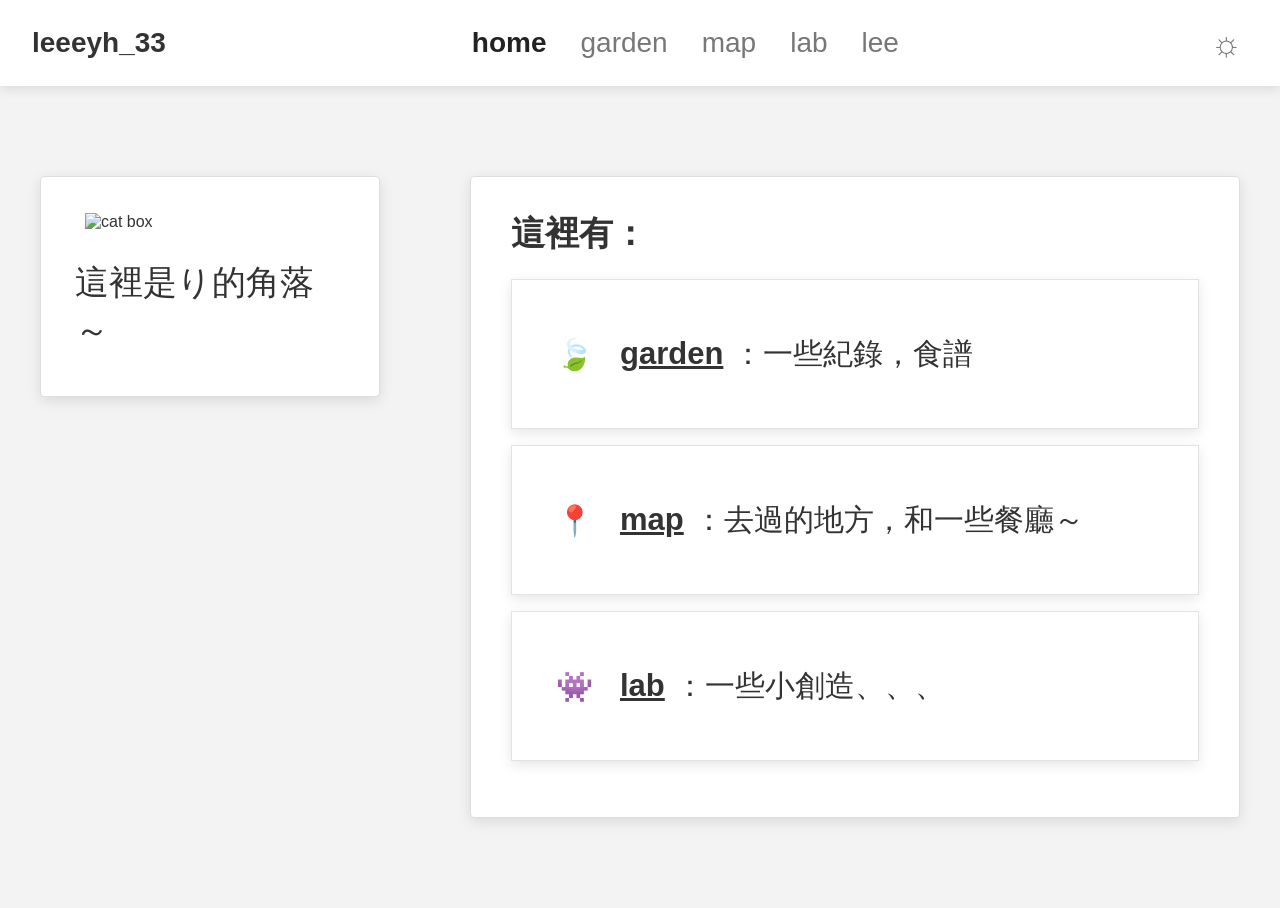
==== index.html @ f36260c2 "first prototype" ====
<!DOCTYPE html>
<html lang="zh-Hant">
<head>
  <meta charset="UTF-8" />
  <meta name="viewport" content="width=device-width, initial-scale=1.0" />
  <title>leeeyh_33</title>
  <link rel="stylesheet" href="style.css" />
</head>
<body>
  <header class="navbar">
    <div class="brand">leeeyh_33</div>

    <nav class="nav-links">
      <a class="active" href="#">home</a>
      <a href="#">garden</a>
      <a href="#">map</a>
      <a href="#">lab</a>
      <a href="#">lee</a>
    </nav>

    <button class="theme-btn" aria-label="theme toggle">☼</button>
  </header>

  <main class="container">
    <section class="left-card card">
      <img src="cat.png" alt="cat box" class="cat-image" />
      <p class="left-text">這裡是り的角落～</p>
    </section>

    <section class="right-panel card">
      <h2>這裡有：</h2>

      <div class="item-card">
        <span class="icon">🍃</span>
        <span class="label">garden</span>
        <span class="desc">：一些紀錄，食譜</span>
      </div>

      <div class="item-card">
        <span class="icon">📍</span>
        <span class="label">map</span>
        <span class="desc">：去過的地方，和一些餐廳～</span>
      </div>

      <div class="item-card">
        <span class="icon">👾</span>
        <span class="label">lab</span>
        <span class="desc">：一些小創造、、、</span>
      </div>
    </section>
  </main>

  <script src="script.js"></script>
</body>
</html>
---- style.css ----
* {
  box-sizing: border-box;
}

body {
  margin: 0;
  font-family: "Helvetica Neue", Arial, sans-serif;
  background: #f3f3f3;
  color: #333;
}

.navbar {
  height: 86px;
  background: #ffffff;
  display: flex;
  align-items: center;
  justify-content: space-between;
  padding: 0 32px;
  box-shadow: 0 2px 12px rgba(0, 0, 0, 0.12);
}

.brand {
  font-size: 28px;
  font-weight: 600;
}

.nav-links {
  display: flex;
  gap: 34px;
}

.nav-links a {
  text-decoration: none;
  color: #777;
  font-size: 28px;
  font-weight: 500;
}

.nav-links a.active {
  color: #222;
  font-weight: 700;
}

.theme-btn {
  border: none;
  background: transparent;
  font-size: 34px;
  cursor: pointer;
  color: #777;
}

.container {
  max-width: 1500px;
  margin: 90px auto;
  padding: 0 40px;
  display: grid;
  grid-template-columns: 340px 1fr;
  gap: 90px;
  align-items: start;
}

.card {
  background: #fff;
  border: 1px solid #ddd;
  box-shadow: 0 4px 14px rgba(0, 0, 0, 0.10);
  border-radius: 4px;
}

.left-card {
  padding: 36px 34px 42px;
}

.cat-image {
  width: 100%;
  max-width: 250px;
  display: block;
  margin: 0 auto 28px;
}

.left-text {
  font-size: 34px;
  line-height: 1.4;
  margin: 0;
}

.right-panel {
  padding: 34px 40px 40px;
}

.right-panel h2 {
  margin: 0 0 22px;
  font-size: 34px;
}

.item-card {
  min-height: 150px;
  background: #fff;
  border: 1px solid #e3e3e3;
  box-shadow: 0 4px 12px rgba(0, 0, 0, 0.10);
  margin-bottom: 16px;
  display: flex;
  align-items: center;
  padding: 0 34px;
  font-size: 30px;
}

.icon {
  width: 56px;
  text-align: center;
  margin-right: 18px;
}

.label {
  font-size: 31px;
  font-weight: 600;
  text-decoration: underline;
  margin-right: 10px;
}

.desc {
  font-size: 30px;
}

@media (max-width: 1000px) {
  .container {
    grid-template-columns: 1fr;
    gap: 28px;
  }

  .nav-links {
    gap: 18px;
  }

  .nav-links a,
  .brand {
    font-size: 20px;
  }

  .theme-btn {
    font-size: 24px;
  }

  .left-text,
  .right-panel h2,
  .item-card,
  .label,
  .desc {
    font-size: 22px;
  }
}
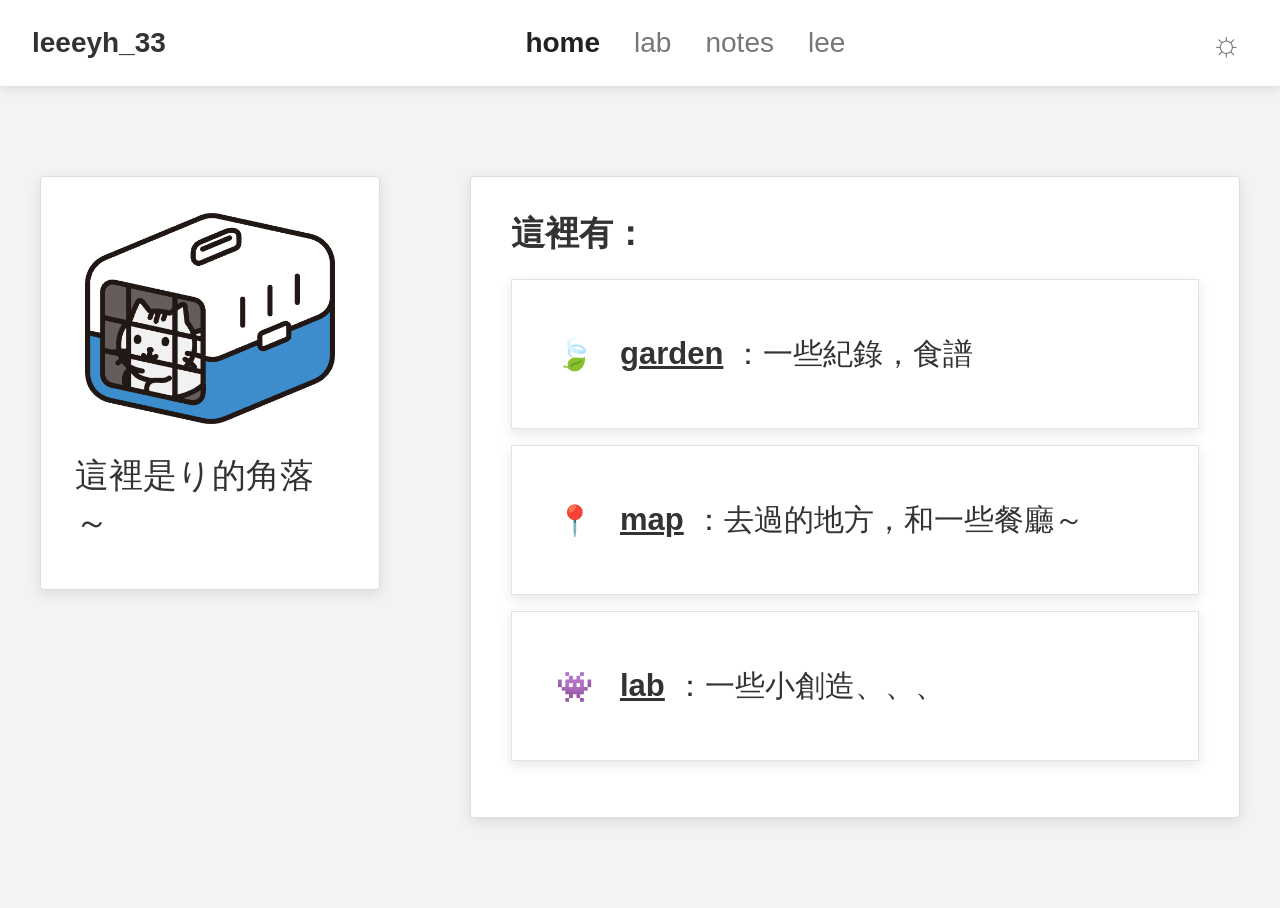
==== commit 697891c4: "test local dev" ====
--- a/index.html
+++ b/index.html
@@ -12,9 +12,8 @@
 
     <nav class="nav-links">
       <a class="active" href="#">home</a>
-      <a href="#">garden</a>
-      <a href="#">map</a>
       <a href="#">lab</a>
+      <a href="#">notes</a>
       <a href="#">lee</a>
     </nav>
 
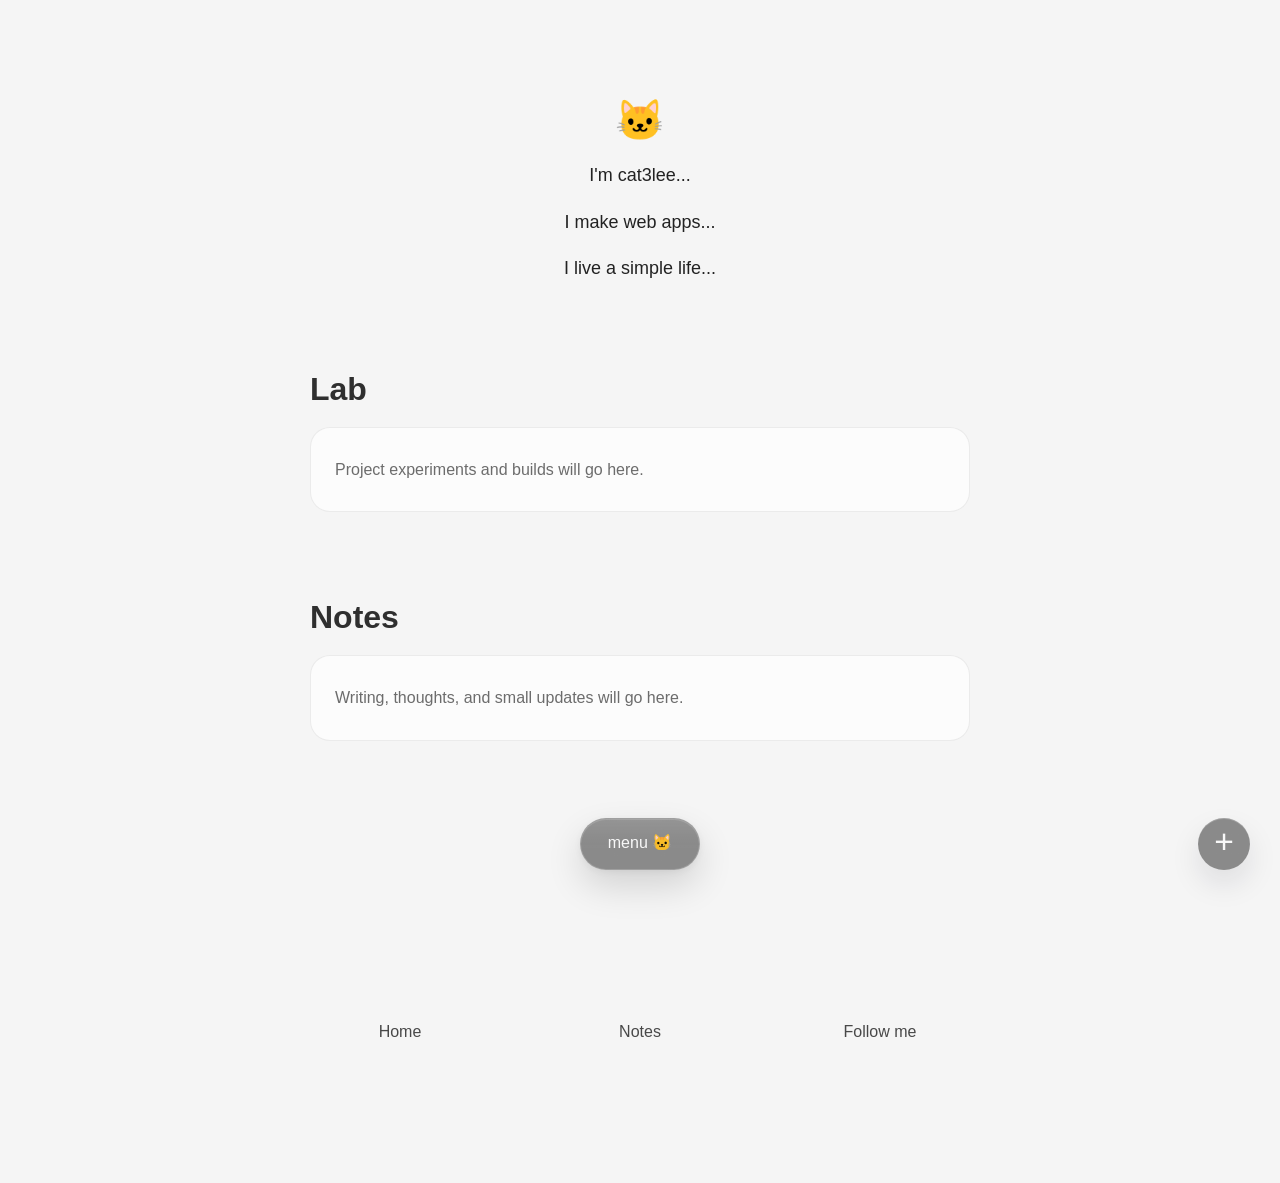
==== commit e2d268bb: "完成了主頁搭建，menu bar基本動畫和功能，語言輪盤，還有notes和lab的新頁面" ====
--- a/index.html
+++ b/index.html
@@ -1,54 +1,105 @@
 <!DOCTYPE html>
-<html lang="zh-Hant">
+<html lang="en">
 <head>
-  <meta charset="UTF-8" />
-  <meta name="viewport" content="width=device-width, initial-scale=1.0" />
-  <title>leeeyh_33</title>
-  <link rel="stylesheet" href="style.css" />
+  <meta charset="UTF-8">
+  <meta name="viewport" content="width=device-width, initial-scale=1.0">
+  <title>cat3lee</title>
+  <link rel="stylesheet" href="style.css">
 </head>
 <body>
-  <header class="navbar">
-    <div class="brand">leeeyh_33</div>
+  <!-- 頁面主內容 -->
+  <main class="main-content">
+    <!-- logo 區塊 -->
+    <section class="intro-section" id="home" aria-label="Introduction">
+      <div class="logo" aria-hidden="true">🐱</div>
 
-    <nav class="nav-links">
-      <a class="active" href="#">home</a>
-      <a href="#">lab</a>
-      <a href="#">notes</a>
-      <a href="#">lee</a>
-    </nav>
-
-    <button class="theme-btn" aria-label="theme toggle">☼</button>
-  </header>
-
-  <main class="container">
-    <section class="left-card card">
-      <img src="cat.png" alt="cat box" class="cat-image" />
-      <p class="left-text">這裡是り的角落～</p>
+      <!-- 自我介紹文字 -->
+      <div class="intro-text">
+        <p>I'm cat3lee...</p>
+        <p>I make web apps...</p>
+        <p>I live a simple life...</p>
+      </div>
     </section>
 
-    <section class="right-panel card">
-      <h2>這裡有：</h2>
+    <!-- Lab 區塊 -->
+    <section class="content-section" id="lab" aria-labelledby="lab-title">
+      <h2 class="section-title" id="lab-title">Lab</h2>
+      <div class="section-placeholder">Project experiments and builds will go here.</div>
+    </section>
 
-      <div class="item-card">
-        <span class="icon">🍃</span>
-        <span class="label">garden</span>
-        <span class="desc">：一些紀錄，食譜</span>
-      </div>
-
-      <div class="item-card">
-        <span class="icon">📍</span>
-        <span class="label">map</span>
-        <span class="desc">：去過的地方，和一些餐廳～</span>
-      </div>
-
-      <div class="item-card">
-        <span class="icon">👾</span>
-        <span class="label">lab</span>
-        <span class="desc">：一些小創造、、、</span>
-      </div>
+    <!-- Notes 區塊 -->
+    <section class="content-section" id="notes" aria-labelledby="notes-title">
+      <h2 class="section-title" id="notes-title">Notes</h2>
+      <div class="section-placeholder">Writing, thoughts, and small updates will go here.</div>
     </section>
   </main>
 
+  <!-- 主頁面 footer -->
+  <footer class="site-footer" id="contact" aria-label="Footer navigation">
+    <div class="footer-inner">
+      <a href="index.html" class="footer-link">Home</a>
+      <a href="notes.html" class="footer-link">Notes</a>
+      <a href="#contact" class="footer-link">Follow me</a>
+    </div>
+  </footer>
+
+  <!-- 固定在底部中央的膠囊 menu -->
+  <div
+    class="pill-menu"
+    aria-expanded="false"
+    aria-label="Site menu"
+  >
+    <!-- 永遠看得到的 header -->
+    <button
+      class="pill-menu-header"
+      type="button"
+      aria-expanded="false"
+      aria-controls="pill-menu-content"
+    >
+      <span class="pill-menu-label">menu 🐱</span>
+    </button>
+
+    <!-- 展開後才看得到的內容 -->
+    <div
+      id="pill-menu-content"
+      class="pill-menu-content"
+    >
+      <nav class="pill-menu-list" aria-label="Main navigation">
+        <a href="#home" class="pill-menu-item">🏠 home</a>
+        <a href="labs.html" class="pill-menu-item">👾 lab</a>
+        <a href="notes.html" class="pill-menu-item">🍃 notes</a>
+        <a href="#contact" class="pill-menu-item">🤠 contact me</a>
+      </nav>
+    </div>
+  </div>
+
+  <!-- 右側語言切換圓盤 -->
+  <div
+    class="language-dial"
+    aria-expanded="false"
+    aria-label="Language switcher"
+  >
+    <button
+      class="language-dial-trigger"
+      type="button"
+      aria-expanded="false"
+      aria-controls="language-dial-options"
+      aria-label="Open language options"
+    >
+      <span class="language-dial-plus" aria-hidden="true">+</span>
+    </button>
+
+    <div
+      id="language-dial-options"
+      class="language-dial-options"
+    >
+      <button class="language-option" type="button">EN</button>
+      <button class="language-option" type="button">中</button>
+      <button class="language-option" type="button">JP</button>
+    </div>
+  </div>
+
+  <!-- JavaScript 放在 body 最後 -->
   <script src="script.js"></script>
 </body>
-</html>+</html>
--- a/style.css
+++ b/style.css
@@ -1,150 +1,844 @@
-* {
+/* =========================
+   1. 全局基礎設定
+   ========================= */
+
+:root {
+  /* 外層膠囊 / 面板整體展開速度 */
+  --menu-panel-expand-duration: 0.24s;
+
+  /* 外層膠囊 / 面板回彈動畫時間 */
+  --menu-open-bounce-duration: 0.34s;
+
+  /* 收起後膠囊回彈動畫時間 */
+  --menu-close-bounce-duration: 0.20s;
+
+  /* 整體展開動畫的節奏 */
+  --menu-motion-ease: cubic-bezier(0.22, 1, 0.36, 1);
+
+  /* 內容要延遲多久才開始出現 */
+  --menu-content-show-delay: 0.12s;
+
+  /* 內容淡入淡出的時間 */
+  --menu-content-fade-duration: 0.08s;
+
+  /* 收起時先讓文字消失，再開始收面板的等待時間 */
+  --menu-close-delay: 0.06s;
+
+  /* 收合時膠囊寬度 */
+  --pill-width: 120px;
+
+  /* 收合時膠囊高度 */
+  --pill-height: 52px;
+
+  /* 展開後面板寬度 */
+  --panel-width: 230px;
+
+  /* 展開後面板高度 */
+  --panel-height: 260px;
+
+  /* 收合時膠囊圓角 */
+  --pill-radius: 26px;
+
+  /* 展開後面板圓角 */
+  --panel-radius: 26px;
+
+  /* 高級霧面玻璃主表面 */
+  --glass-surface: rgba(88, 88, 88, 0.68);
+
+  /* 深一點的霧面玻璃表面 */
+  --glass-surface-strong: rgba(74, 74, 74, 0.76);
+
+  /* 次級玻璃表面 */
+  --glass-surface-subtle: rgba(66, 66, 66, 0.58);
+
+  /* 低對比玻璃邊框 */
+  --glass-border: rgba(255, 255, 255, 0.18);
+
+  /* 柔和玻璃陰影 */
+  --glass-shadow:
+    0 16px 36px rgba(0, 0, 0, 0.14),
+    0 2px 10px rgba(0, 0, 0, 0.06);
+
+  /* 輕微內部高光 */
+  --glass-inner-highlight: inset 0 1px 0 rgba(255, 255, 255, 0.14);
+
+  /* 玻璃文字顏色 */
+  --glass-text: rgba(255, 255, 255, 0.94);
+}
+
+*,
+*::before,
+*::after {
   box-sizing: border-box;
+}
+
+html {
+  font-size: 16px;
+  scroll-behavior: smooth;
 }
 
 body {
   margin: 0;
-  font-family: "Helvetica Neue", Arial, sans-serif;
-  background: #f3f3f3;
-  color: #333;
-}
-
-.navbar {
-  height: 86px;
-  background: #ffffff;
+  min-height: 100vh;
+  font-family: sans-serif;
+  background: #f5f5f5;
+  color: #222;
+}
+
+button,
+a {
+  font: inherit;
+}
+
+button {
+  color: inherit;
+}
+
+
+/* =========================
+   2. 主內容區
+   ========================= */
+
+.main-content {
+  max-width: 700px;
+  margin: 0 auto;
+  padding: 100px 20px 160px;
+  text-align: center;
+}
+
+.intro-section {
+  display: flex;
+  flex-direction: column;
+  align-items: center;
+}
+
+.logo {
+  font-size: 40px;
+  line-height: 1;
+  margin-bottom: 20px;
+}
+
+.intro-text {
+  width: 100%;
+}
+
+.intro-text p {
+  margin: 0 0 16px;
+  font-size: 1.125rem;
+  line-height: 1.7;
+}
+
+.intro-text p:last-child {
+  margin-bottom: 0;
+}
+
+.content-section {
+  margin-top: 88px;
+  text-align: left;
+}
+
+.section-title {
+  margin: 0 0 20px;
+  font-size: 2rem;
+  line-height: 1.1;
+  color: rgba(34, 34, 34, 0.94);
+}
+
+.section-placeholder {
+  padding: 28px 24px;
+  border: 1px solid rgba(34, 34, 34, 0.08);
+  border-radius: 20px;
+  background: rgba(255, 255, 255, 0.72);
+  color: rgba(34, 34, 34, 0.66);
+  line-height: 1.7;
+}
+
+.page-main {
+  max-width: 760px;
+  margin: 0 auto;
+  padding: 120px 20px 180px;
+}
+
+.page-hero {
+  text-align: left;
+}
+
+.page-eyebrow {
+  margin: 0 0 12px;
+  font-size: 0.95rem;
+  letter-spacing: 0.08em;
+  text-transform: uppercase;
+  color: rgba(34, 34, 34, 0.5);
+}
+
+.page-title {
+  margin: 0;
+  font-size: clamp(3rem, 8vw, 5rem);
+  line-height: 0.96;
+  color: rgba(34, 34, 34, 0.94);
+}
+
+.page-subtitle {
+  max-width: 520px;
+  margin: 18px 0 0;
+  font-size: 1.05rem;
+  line-height: 1.7;
+  color: rgba(34, 34, 34, 0.62);
+}
+
+.sr-only {
+  position: absolute;
+  width: 1px;
+  height: 1px;
+  padding: 0;
+  margin: -1px;
+  overflow: hidden;
+  clip: rect(0, 0, 0, 0);
+  white-space: nowrap;
+  border: 0;
+}
+
+.notes-page {
+  max-width: 980px;
+  margin: 0 auto;
+  padding: 40px 56px 180px;
+}
+
+.notes-header {
   display: flex;
   align-items: center;
   justify-content: space-between;
-  padding: 0 32px;
-  box-shadow: 0 2px 12px rgba(0, 0, 0, 0.12);
-}
-
-.brand {
-  font-size: 28px;
-  font-weight: 600;
-}
-
-.nav-links {
+  gap: 24px;
+}
+
+.notes-brand {
   display: flex;
-  gap: 34px;
-}
-
-.nav-links a {
-  text-decoration: none;
-  color: #777;
-  font-size: 28px;
-  font-weight: 500;
-}
-
-.nav-links a.active {
-  color: #222;
-  font-weight: 700;
-}
-
-.theme-btn {
+  align-items: center;
+  gap: 14px;
+}
+
+.notes-brand-mark {
+  font-size: 1.9rem;
+  line-height: 1;
+}
+
+.notes-brand-name {
+  font-size: 1rem;
+  line-height: 1;
+  color: rgba(34, 34, 34, 0.94);
+}
+
+.notes-header-actions {
+  display: flex;
+  align-items: center;
+  gap: 12px;
+}
+
+.notes-icon-button {
   border: none;
   background: transparent;
-  font-size: 34px;
-  cursor: pointer;
-  color: #777;
-}
-
-.container {
-  max-width: 1500px;
-  margin: 90px auto;
-  padding: 0 40px;
+  padding: 0;
+  font-size: 1.35rem;
+  line-height: 1;
+  color: rgba(34, 34, 34, 0.88);
+}
+
+.notes-tabs {
+  display: flex;
+  align-items: flex-end;
+  gap: 24px;
+  margin-top: 40px;
+  padding-bottom: 8px;
+  border-bottom: 2px solid rgba(34, 34, 34, 0.08);
+}
+
+.notes-tab {
+  border: none;
+  background: transparent;
+  padding: 0 0 8px;
+  font-size: 0.9rem;
+  line-height: 1;
+  color: rgba(75, 88, 98, 0.68);
+}
+
+.notes-tab.active {
+  color: rgba(34, 34, 34, 0.94);
+  box-shadow: inset 0 -3px 0 rgba(34, 34, 34, 0.9);
+}
+
+.notes-grid {
   display: grid;
-  grid-template-columns: 340px 1fr;
-  gap: 90px;
-  align-items: start;
-}
-
-.card {
-  background: #fff;
-  border: 1px solid #ddd;
-  box-shadow: 0 4px 14px rgba(0, 0, 0, 0.10);
-  border-radius: 4px;
-}
-
-.left-card {
-  padding: 36px 34px 42px;
-}
-
-.cat-image {
-  width: 100%;
-  max-width: 250px;
-  display: block;
-  margin: 0 auto 28px;
-}
-
-.left-text {
-  font-size: 34px;
-  line-height: 1.4;
-  margin: 0;
-}
-
-.right-panel {
-  padding: 34px 40px 40px;
-}
-
-.right-panel h2 {
-  margin: 0 0 22px;
-  font-size: 34px;
-}
-
-.item-card {
-  min-height: 150px;
-  background: #fff;
-  border: 1px solid #e3e3e3;
-  box-shadow: 0 4px 12px rgba(0, 0, 0, 0.10);
-  margin-bottom: 16px;
+  grid-template-columns: repeat(3, minmax(0, 1fr));
+  gap: 44px 26px;
+  margin-top: 44px;
+}
+
+.note-card {
+  min-width: 0;
+}
+
+.note-card-preview {
   display: flex;
   align-items: center;
-  padding: 0 34px;
-  font-size: 30px;
-}
-
-.icon {
-  width: 56px;
+  justify-content: center;
+  min-height: 172px;
+  padding: 20px;
+  border-radius: 24px;
+  background: rgba(231, 240, 251, 0.92);
+}
+
+.note-paper {
+  width: 114px;
+  aspect-ratio: 3 / 4;
+  height: auto;
+  border-radius: 6px;
+  background: #fff;
+  box-shadow:
+    0 10px 22px rgba(15, 23, 42, 0.10),
+    0 2px 8px rgba(15, 23, 42, 0.06);
+}
+
+.note-paper-image {
+  display: block;
+  width: 100%;
+  height: 100%;
+  object-fit: cover;
+  border-radius: 6px;
+}
+
+.note-paper-text {
+  background:
+    linear-gradient(#ffffff, #ffffff),
+    repeating-linear-gradient(
+      to bottom,
+      transparent 0,
+      transparent 16px,
+      rgba(90, 90, 90, 0.08) 16px,
+      rgba(90, 90, 90, 0.08) 18px
+    );
+  background-blend-mode: normal;
+}
+
+.note-paper-thin {
+  width: 114px;
+}
+
+.note-card-title {
+  margin: 16px 0 6px;
+  font-size: clamp(0.98rem, 1.3vw, 1.15rem);
+  line-height: 1.2;
+  color: rgba(34, 34, 34, 0.94);
+}
+
+.note-card-meta {
+  margin: 0;
+  font-size: 0.74rem;
+  line-height: 1.4;
+  color: rgba(98, 106, 116, 0.76);
+}
+
+
+/* =========================
+   3. 主頁面 Footer
+   ========================= */
+
+.site-footer {
+  margin-top: 80px;
+  padding: 40px 20px 140px;
+}
+
+.footer-inner {
+  max-width: 700px;
+  margin: 0 auto;
+  display: grid;
+  grid-template-columns: repeat(3, 1fr);
+  gap: 20px;
+  align-items: center;
   text-align: center;
-  margin-right: 18px;
-}
-
-.label {
-  font-size: 31px;
-  font-weight: 600;
-  text-decoration: underline;
-  margin-right: 10px;
-}
-
-.desc {
-  font-size: 30px;
-}
-
-@media (max-width: 1000px) {
-  .container {
+}
+
+.footer-link {
+  color: rgba(34, 34, 34, 0.82);
+  text-decoration: none;
+  font-size: 1rem;
+  line-height: 1.4;
+  transition: opacity 0.18s ease;
+}
+
+.footer-link:hover {
+  opacity: 0.6;
+}
+
+
+/* =========================
+   4. 底部膠囊 Menu
+   ========================= */
+
+.pill-menu {
+  --panel-side-gap: 10px;
+  --panel-content-side-padding: 20px;
+  --header-open-radius: 28px;
+  --pill-glass-border: var(--glass-border);
+  --pill-glass-shadow: var(--glass-shadow), var(--glass-inner-highlight);
+
+  position: fixed;
+  left: 50%;
+  bottom: 30px;
+  transform: translateX(-50%);
+  display: flex;
+  flex-direction: column-reverse;
+
+  width: var(--pill-width);
+  height: var(--pill-height);
+  background: var(--glass-surface);
+  color: var(--glass-text);
+  border: 1px solid var(--pill-glass-border);
+  border-radius: var(--pill-radius);
+  backdrop-filter: blur(16px) saturate(120%);
+  -webkit-backdrop-filter: blur(16px) saturate(120%);
+  box-shadow: var(--pill-glass-shadow);
+  overflow: hidden;
+  transform-origin: center bottom;
+  will-change: transform;
+
+  z-index: 1000;
+  transition:
+    width var(--menu-panel-expand-duration) var(--menu-motion-ease),
+    height var(--menu-panel-expand-duration) var(--menu-motion-ease),
+    border-radius var(--menu-panel-expand-duration) var(--menu-motion-ease),
+    border-color var(--menu-panel-expand-duration) var(--menu-motion-ease),
+    box-shadow var(--menu-panel-expand-duration) var(--menu-motion-ease),
+    background-color var(--menu-panel-expand-duration) var(--menu-motion-ease);
+}
+
+.pill-menu.open {
+  width: min(var(--panel-width), calc(100vw - 50px));
+  height: var(--panel-height);
+  background: var(--glass-surface-strong);
+  color: var(--glass-text);
+  border-color: var(--glass-border);
+  border-radius: var(--panel-radius);
+  box-shadow:
+    0 20px 48px rgba(15, 23, 42, 0.12),
+    0 6px 18px rgba(15, 23, 42, 0.06),
+    inset 0 1px 0 rgba(255, 255, 255, 0.24);
+  animation: menu-open-bounce var(--menu-open-bounce-duration) var(--menu-motion-ease);
+}
+
+.pill-menu.closing {
+  animation:
+    menu-close-bounce
+    var(--menu-close-bounce-duration)
+    var(--menu-motion-ease)
+    calc(var(--menu-close-delay) + var(--menu-panel-expand-duration));
+}
+
+.pill-menu::before {
+  content: "";
+  position: absolute;
+  inset: 0;
+  background:
+    linear-gradient(
+      180deg,
+      rgba(255, 255, 255, 0.16) 0%,
+      rgba(255, 255, 255, 0.08) 24%,
+      rgba(255, 255, 255, 0.02) 42%,
+      rgba(255, 255, 255, 0) 64%
+    );
+  pointer-events: none;
+  opacity: 0.56;
+  transition: opacity var(--menu-panel-expand-duration) var(--menu-motion-ease);
+}
+
+.pill-menu.open::before {
+  opacity: 0.8;
+}
+
+.pill-menu-header {
+  flex-shrink: 0;
+  width: 100%;
+  height: var(--pill-height);
+  padding: 0 20px;
+  border: none;
+  margin: 0;
+  background: transparent;
+  border-radius: var(--pill-radius);
+  cursor: pointer;
+
+  display: flex;
+  align-items: center;
+  justify-content: center;
+  transform: translateY(0);
+  transition:
+    background-color var(--menu-panel-expand-duration) var(--menu-motion-ease),
+    border-color var(--menu-panel-expand-duration) var(--menu-motion-ease),
+    border-radius var(--menu-panel-expand-duration) var(--menu-motion-ease),
+    width var(--menu-panel-expand-duration) var(--menu-motion-ease),
+    margin var(--menu-panel-expand-duration) var(--menu-motion-ease),
+    transform var(--menu-panel-expand-duration) var(--menu-motion-ease),
+    box-shadow var(--menu-panel-expand-duration) var(--menu-motion-ease);
+}
+
+.pill-menu.open .pill-menu-header {
+  width: calc(100% - (var(--panel-side-gap) * 2));
+  margin: 0 var(--panel-side-gap) var(--panel-side-gap);
+  background: var(--glass-surface-subtle);
+  border: 1px solid var(--pill-glass-border);
+  border-radius: var(--header-open-radius);
+  backdrop-filter: blur(14px) saturate(115%);
+  -webkit-backdrop-filter: blur(14px) saturate(115%);
+  transform: translateY(2px);
+  box-shadow:
+    0 8px 20px rgba(15, 23, 42, 0.08),
+    inset 0 1px 0 rgba(255, 255, 255, 0.18);
+}
+
+.pill-menu-header:focus-visible {
+  outline: 3px solid rgba(160, 174, 192, 0.28);
+  outline-offset: -6px;
+}
+
+.pill-menu-label {
+  font-size: 1rem;
+  line-height: 1;
+}
+
+.pill-menu-content {
+  flex: 1;
+  height: calc(100% - var(--pill-height));
+  padding: 24px 24px 28px;
+  opacity: 0;
+  visibility: hidden;
+  transform: translateY(0);
+  pointer-events: none;
+  transition:
+    opacity var(--menu-content-fade-duration) linear 0s,
+    transform var(--menu-content-fade-duration) linear 0s,
+    visibility 0s linear var(--menu-content-fade-duration);
+}
+
+.pill-menu.open .pill-menu-content {
+  opacity: 1;
+  visibility: visible;
+  transform: translateY(0);
+  pointer-events: auto;
+  transition:
+    opacity var(--menu-content-fade-duration) linear var(--menu-content-show-delay),
+    transform var(--menu-content-fade-duration) linear var(--menu-content-show-delay),
+    visibility 0s linear 0s;
+}
+
+.pill-menu.closing .pill-menu-content {
+  opacity: 0;
+  visibility: hidden;
+  pointer-events: none;
+  transition:
+    opacity var(--menu-content-fade-duration) linear 0s,
+    visibility 0s linear var(--menu-content-fade-duration);
+}
+
+.pill-menu-list {
+  display: flex;
+  flex-direction: column;
+  justify-content: space-between;
+  height: 100%;
+}
+
+.pill-menu-item {
+  display: block;
+  padding: 0;
+  color: rgba(255, 255, 255, 0.96);
+  text-decoration: none;
+  opacity: 0.88;
+  line-height: 1.2;
+}
+
+.pill-menu-item:hover {
+  opacity: 1;
+}
+
+.pill-menu-item:last-child {
+  border-bottom: none;
+}
+
+@keyframes menu-open-bounce {
+  0% {
+    transform: translateX(-50%) scale(0.96);
+  }
+
+  62% {
+    transform: translateX(-50%) scale(1.02);
+  }
+
+  100% {
+    transform: translateX(-50%) scale(1);
+  }
+}
+
+@keyframes menu-close-bounce {
+  0% {
+    transform: translateX(-50%) scale(1);
+  }
+
+  60% {
+    transform: translateX(-50%) scale(0.975);
+  }
+
+  100% {
+    transform: translateX(-50%) scale(1);
+  }
+}
+
+/* =========================
+   5. 右側語言圓盤
+   ========================= */
+
+.language-dial {
+  --dial-size: 52px;
+  --dial-option-size: 42px;
+  --dial-bg: var(--glass-surface);
+  --dial-bg-hover: var(--glass-surface-strong);
+  --dial-option-bg: var(--glass-surface-subtle);
+  --dial-option-border: var(--glass-border);
+
+  position: fixed;
+  right: 30px;
+  bottom: 30px;
+  z-index: 1001;
+}
+
+.language-dial-trigger {
+  position: relative;
+  z-index: 2;
+  width: var(--dial-size);
+  height: var(--dial-size);
+  border: none;
+  border-radius: 50%;
+  background: var(--dial-bg);
+  color: var(--glass-text);
+  box-shadow:
+    0 14px 30px rgba(15, 23, 42, 0.10),
+    inset 0 1px 0 rgba(255, 255, 255, 0.2);
+  backdrop-filter: blur(16px) saturate(118%);
+  -webkit-backdrop-filter: blur(16px) saturate(118%);
+  cursor: pointer;
+  transition:
+    transform 0.22s var(--menu-motion-ease),
+    background-color 0.22s var(--menu-motion-ease),
+    box-shadow 0.22s var(--menu-motion-ease);
+}
+
+.language-dial-trigger:hover {
+  background: var(--dial-bg-hover);
+}
+
+.language-dial-trigger:focus-visible {
+  outline: 3px solid rgba(160, 174, 192, 0.28);
+  outline-offset: 4px;
+}
+
+.language-dial.open .language-dial-trigger {
+  transform: rotate(45deg) scale(0.96);
+}
+
+.language-dial-plus {
+  display: inline-block;
+  font-size: 2.1rem;
+  line-height: 1;
+  transform: translateY(-2px);
+}
+
+.language-dial-options {
+  position: absolute;
+  inset: 0;
+  pointer-events: none;
+}
+
+.language-option {
+  position: absolute;
+  top: 5px;
+  left: 5px;
+  width: var(--dial-option-size);
+  height: var(--dial-option-size);
+  border: 1px solid var(--dial-option-border);
+  border-radius: 50%;
+  background: var(--dial-option-bg);
+  color: var(--glass-text);
+  backdrop-filter: blur(14px) saturate(115%);
+  -webkit-backdrop-filter: blur(14px) saturate(115%);
+  box-shadow:
+    0 10px 24px rgba(15, 23, 42, 0.10),
+    inset 0 1px 0 rgba(255, 255, 255, 0.18);
+  cursor: pointer;
+  opacity: 0;
+  transform: translate(0, 0) scale(0.4);
+  transition:
+    transform 0.22s var(--menu-motion-ease),
+    opacity 0.18s linear,
+    background-color 0.18s ease;
+}
+
+.language-option:hover {
+  background: var(--glass-surface-strong);
+}
+
+.language-dial.open .language-dial-options {
+  pointer-events: auto;
+}
+
+.language-dial.open .language-option {
+  opacity: 1;
+}
+
+.language-dial.open .language-option:nth-child(1) {
+  transform: translate(0, -72px) scale(1);
+  transition-delay: 0.02s;
+}
+
+.language-dial.open .language-option:nth-child(2) {
+  transform: translate(-56px, -56px) scale(1);
+  transition-delay: 0.05s;
+}
+
+.language-dial.open .language-option:nth-child(3) {
+  transform: translate(-72px, 0) scale(1);
+  transition-delay: 0.08s;
+}
+
+/* =========================
+   6. 手機版微調
+   ========================= */
+
+@media (max-width: 480px) {
+  .main-content {
+    padding-top: 72px;
+    padding-bottom: 150px;
+  }
+
+  .intro-text p {
+    font-size: 1rem;
+  }
+
+  .content-section {
+    margin-top: 64px;
+  }
+
+  .notes-page {
+    padding: 28px 20px 160px;
+  }
+
+  .notes-header {
+    gap: 16px;
+  }
+
+  .notes-brand {
+    gap: 12px;
+  }
+
+  .notes-brand-mark {
+    font-size: 2rem;
+  }
+
+  .notes-brand-name {
+    font-size: 1rem;
+  }
+
+  .notes-header-actions {
+    gap: 12px;
+  }
+
+  .notes-icon-button {
+    font-size: 1.35rem;
+  }
+
+  .notes-tabs {
+    gap: 22px;
+    margin-top: 44px;
+    overflow-x: auto;
+    padding-bottom: 14px;
+  }
+
+  .notes-tab {
+    font-size: 0.95rem;
+    padding-bottom: 8px;
+    white-space: nowrap;
+  }
+
+  .notes-grid {
     grid-template-columns: 1fr;
-    gap: 28px;
-  }
-
-  .nav-links {
-    gap: 18px;
-  }
-
-  .nav-links a,
-  .brand {
-    font-size: 20px;
-  }
-
-  .theme-btn {
-    font-size: 24px;
-  }
-
-  .left-text,
-  .right-panel h2,
-  .item-card,
-  .label,
-  .desc {
-    font-size: 22px;
-  }
-}+    gap: 52px;
+    margin-top: 56px;
+  }
+
+  .note-card-preview {
+    min-height: 180px;
+    padding: 18px;
+    border-radius: 24px;
+  }
+
+  .note-paper {
+    width: 102px;
+  }
+
+  .note-paper-thin {
+    width: 102px;
+  }
+
+  .note-card-title {
+    margin-top: 14px;
+    font-size: 1.35rem;
+  }
+
+  .note-card-meta {
+    font-size: 0.88rem;
+  }
+
+  .page-main {
+    padding: 88px 20px 160px;
+  }
+
+  .page-title {
+    font-size: 2.65rem;
+  }
+
+  .page-subtitle {
+    font-size: 1rem;
+  }
+
+  .section-title {
+    font-size: 1.65rem;
+  }
+
+  .section-placeholder {
+    padding: 22px 18px;
+  }
+
+  .site-footer {
+    margin-top: 56px;
+    padding: 32px 20px 140px;
+  }
+
+  .footer-inner {
+    grid-template-columns: 1fr;
+    gap: 12px;
+  }
+
+  .pill-menu {
+    width: calc(var(--pill-width) + 22px);
+    bottom: 24px;
+  }
+
+  .pill-menu.open {
+    width: calc(100vw - 24px);
+    height: 244px;
+  }
+
+  .pill-menu-content {
+    padding: 20px 22px 24px;
+  }
+
+  .language-dial {
+    right: 24px;
+    bottom: 24px;
+  }
+}
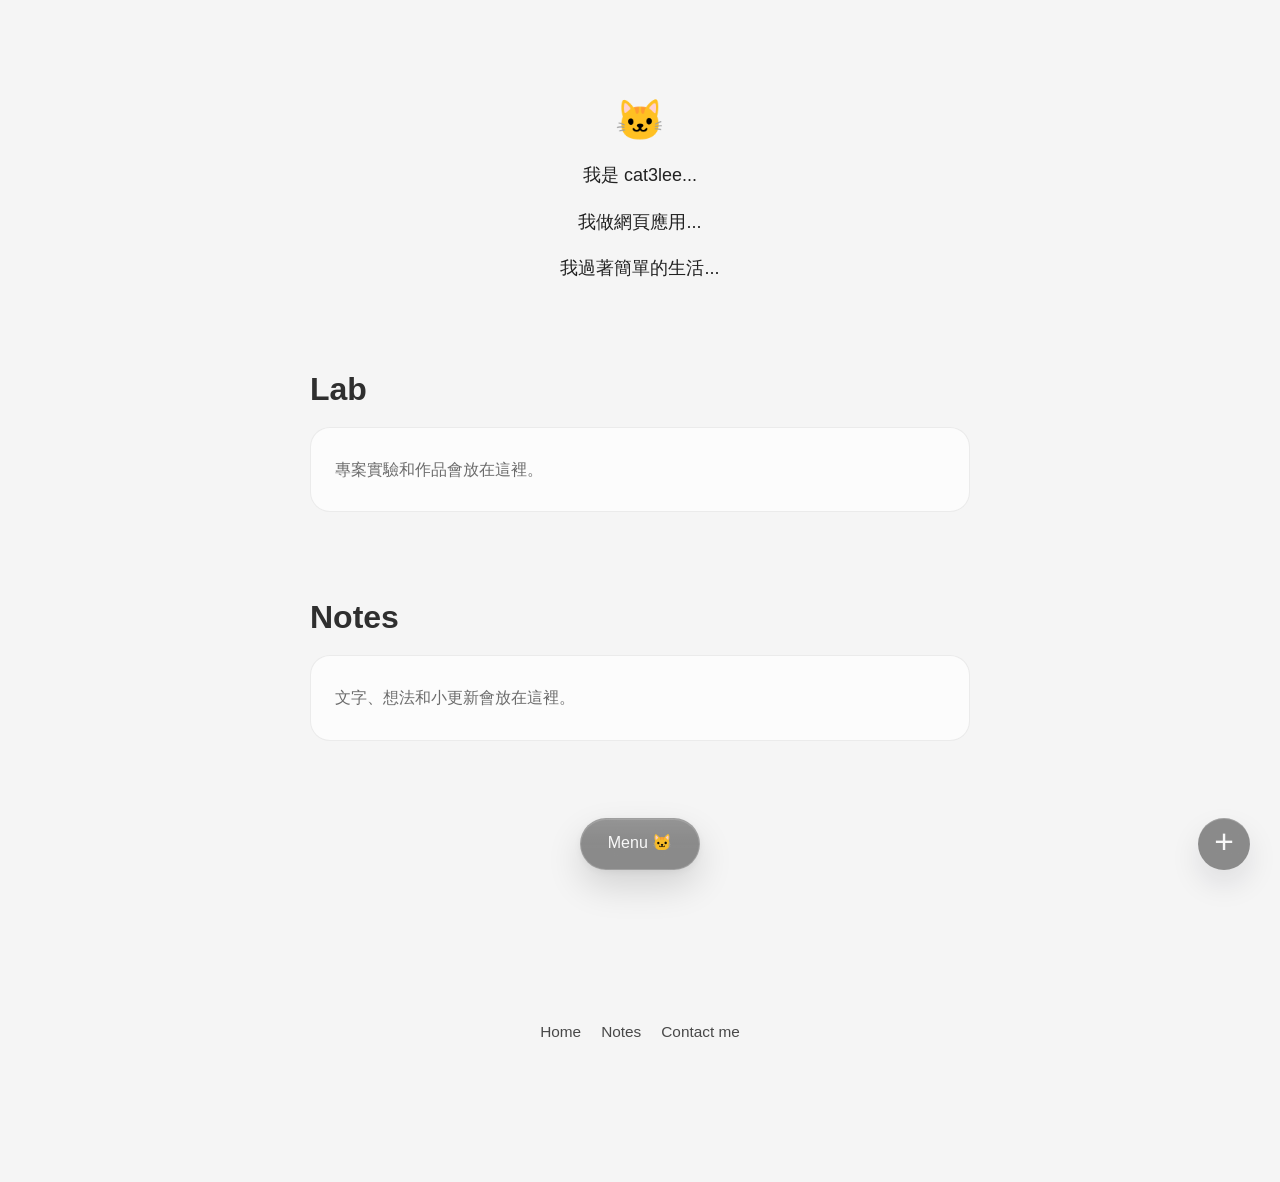
==== commit 8096e510: "完成了notes頁面每個pages使用markdown管理的功能。同時實現了i18n的多語言功能。" ====
--- a/index.html
+++ b/index.html
@@ -1,45 +1,46 @@
 <!DOCTYPE html>
-<html lang="en">
+<html lang="zh-Hant">
 <head>
   <meta charset="UTF-8">
   <meta name="viewport" content="width=device-width, initial-scale=1.0">
-  <title>cat3lee</title>
-  <link rel="stylesheet" href="style.css">
+  <title data-i18n="common.siteTitle">cat3lee</title>
+  <link rel="stylesheet" href="css/base.css">
+  <link rel="stylesheet" href="css/index.css">
 </head>
 <body>
   <!-- 頁面主內容 -->
   <main class="main-content">
     <!-- logo 區塊 -->
-    <section class="intro-section" id="home" aria-label="Introduction">
+    <section class="intro-section" id="home" data-i18n-aria-label="home.intro.label" aria-label="自我介紹">
       <div class="logo" aria-hidden="true">🐱</div>
 
       <!-- 自我介紹文字 -->
       <div class="intro-text">
-        <p>I'm cat3lee...</p>
-        <p>I make web apps...</p>
-        <p>I live a simple life...</p>
+        <p data-i18n="home.intro.line1">我是 cat3lee...</p>
+        <p data-i18n="home.intro.line2">我做網頁應用...</p>
+        <p data-i18n="home.intro.line3">我過著簡單的生活...</p>
       </div>
     </section>
 
     <!-- Lab 區塊 -->
     <section class="content-section" id="lab" aria-labelledby="lab-title">
-      <h2 class="section-title" id="lab-title">Lab</h2>
-      <div class="section-placeholder">Project experiments and builds will go here.</div>
+      <h2 class="section-title" id="lab-title" data-i18n="home.sections.lab.title">實驗室</h2>
+      <div class="section-placeholder" data-i18n="home.sections.lab.placeholder">專案實驗和作品會放在這裡。</div>
     </section>
 
     <!-- Notes 區塊 -->
     <section class="content-section" id="notes" aria-labelledby="notes-title">
-      <h2 class="section-title" id="notes-title">Notes</h2>
-      <div class="section-placeholder">Writing, thoughts, and small updates will go here.</div>
+      <h2 class="section-title" id="notes-title" data-i18n="home.sections.notes.title">筆記</h2>
+      <div class="section-placeholder" data-i18n="home.sections.notes.placeholder">文字、想法和小更新會放在這裡。</div>
     </section>
   </main>
 
   <!-- 主頁面 footer -->
-  <footer class="site-footer" id="contact" aria-label="Footer navigation">
+  <footer class="site-footer" id="contact" data-i18n-aria-label="footer.navigation" aria-label="頁尾導航">
     <div class="footer-inner">
-      <a href="index.html" class="footer-link">Home</a>
-      <a href="notes.html" class="footer-link">Notes</a>
-      <a href="#contact" class="footer-link">Follow me</a>
+      <a href="index.html" class="footer-link" data-i18n="nav.home">首頁</a>
+      <a href="notes.html" class="footer-link" data-i18n="nav.notes">筆記</a>
+      <a href="#contact" class="footer-link" data-i18n="nav.contact">聯絡我</a>
     </div>
   </footer>
 
@@ -47,7 +48,8 @@
   <div
     class="pill-menu"
     aria-expanded="false"
-    aria-label="Site menu"
+    data-i18n-aria-label="menu.siteMenu"
+    aria-label="站點選單"
   >
     <!-- 永遠看得到的 header -->
     <button
@@ -56,7 +58,7 @@
       aria-expanded="false"
       aria-controls="pill-menu-content"
     >
-      <span class="pill-menu-label">menu 🐱</span>
+      <span class="pill-menu-label" data-i18n="menu.label">選單 🐱</span>
     </button>
 
     <!-- 展開後才看得到的內容 -->
@@ -64,11 +66,11 @@
       id="pill-menu-content"
       class="pill-menu-content"
     >
-      <nav class="pill-menu-list" aria-label="Main navigation">
-        <a href="#home" class="pill-menu-item">🏠 home</a>
-        <a href="labs.html" class="pill-menu-item">👾 lab</a>
-        <a href="notes.html" class="pill-menu-item">🍃 notes</a>
-        <a href="#contact" class="pill-menu-item">🤠 contact me</a>
+      <nav class="pill-menu-list" data-i18n-aria-label="menu.mainNavigation" aria-label="主導航">
+        <a href="#home" class="pill-menu-item"><span aria-hidden="true">🏠</span> <span data-i18n="nav.home">首頁</span></a>
+        <a href="lab.html" class="pill-menu-item"><span aria-hidden="true">👾</span> <span data-i18n="nav.lab">實驗室</span></a>
+        <a href="notes.html" class="pill-menu-item"><span aria-hidden="true">🍃</span> <span data-i18n="nav.notes">筆記</span></a>
+        <a href="#contact" class="pill-menu-item"><span aria-hidden="true">🤠</span> <span data-i18n="nav.contact">聯絡我</span></a>
       </nav>
     </div>
   </div>
@@ -77,14 +79,16 @@
   <div
     class="language-dial"
     aria-expanded="false"
-    aria-label="Language switcher"
+    data-i18n-aria-label="language.switcher"
+    aria-label="語言切換"
   >
     <button
       class="language-dial-trigger"
       type="button"
       aria-expanded="false"
       aria-controls="language-dial-options"
-      aria-label="Open language options"
+      data-i18n-aria-label="language.openOptions"
+      aria-label="打開語言選項"
     >
       <span class="language-dial-plus" aria-hidden="true">+</span>
     </button>
@@ -93,13 +97,14 @@
       id="language-dial-options"
       class="language-dial-options"
     >
-      <button class="language-option" type="button">EN</button>
-      <button class="language-option" type="button">中</button>
-      <button class="language-option" type="button">JP</button>
+      <button class="language-option" type="button" data-lang="en" data-i18n="language.options.en">EN</button>
+      <button class="language-option" type="button" data-lang="zh" data-i18n="language.options.zh">中</button>
+      <button class="language-option" type="button" data-lang="ja" data-i18n="language.options.jp">JP</button>
     </div>
   </div>
 
   <!-- JavaScript 放在 body 最後 -->
-  <script src="script.js"></script>
+  <script src="js/i18n.js"></script>
+  <script src="js/main.js"></script>
 </body>
 </html>
--- a/css/base.css
+++ b/css/base.css
@@ -0,0 +1,886 @@
+/* =========================
+   1. 全局基礎設定
+   ========================= */
+
+:root {
+  /* 外層膠囊 / 面板整體展開速度 */
+  --menu-panel-expand-duration: 0.24s;
+
+  /* 外層膠囊 / 面板回彈動畫時間 */
+  --menu-open-bounce-duration: 0.34s;
+
+  /* 收起後膠囊回彈動畫時間 */
+  --menu-close-bounce-duration: 0.20s;
+
+  /* 整體展開動畫的節奏 */
+  --menu-motion-ease: cubic-bezier(0.22, 1, 0.36, 1);
+
+  /* 內容要延遲多久才開始出現 */
+  --menu-content-show-delay: 0.12s;
+
+  /* 內容淡入淡出的時間 */
+  --menu-content-fade-duration: 0.08s;
+
+  /* 收起時先讓文字消失，再開始收面板的等待時間 */
+  --menu-close-delay: 0.06s;
+
+  /* 收合時膠囊寬度 */
+  --pill-width: 120px;
+
+  /* 收合時膠囊高度 */
+  --pill-height: 52px;
+
+  /* 展開後面板寬度 */
+  --panel-width: 230px;
+
+  /* 展開後面板高度 */
+  --panel-height: 260px;
+
+  /* 收合時膠囊圓角 */
+  --pill-radius: 26px;
+
+  /* 展開後面板圓角 */
+  --panel-radius: 26px;
+
+  /* 高級霧面玻璃主表面 */
+  --glass-surface: rgba(88, 88, 88, 0.68);
+
+  /* 深一點的霧面玻璃表面 */
+  --glass-surface-strong: rgba(74, 74, 74, 0.76);
+
+  /* 次級玻璃表面 */
+  --glass-surface-subtle: rgba(66, 66, 66, 0.58);
+
+  /* 低對比玻璃邊框 */
+  --glass-border: rgba(255, 255, 255, 0.18);
+
+  /* 柔和玻璃陰影 */
+  --glass-shadow:
+    0 16px 36px rgba(0, 0, 0, 0.14),
+    0 2px 10px rgba(0, 0, 0, 0.06);
+
+  /* 輕微內部高光 */
+  --glass-inner-highlight: inset 0 1px 0 rgba(255, 255, 255, 0.14);
+
+  /* 玻璃文字顏色 */
+  --glass-text: rgba(255, 255, 255, 0.94);
+}
+
+*,
+*::before,
+*::after {
+  box-sizing: border-box;
+}
+
+html {
+  font-size: 16px;
+}
+
+body {
+  margin: 0;
+  min-height: 100vh;
+  font-family: sans-serif;
+  background: #f5f5f5;
+  color: #222;
+}
+
+button,
+a {
+  font: inherit;
+}
+
+button {
+  color: inherit;
+}
+
+.page-back-button {
+  position: fixed;
+  top: 16px;
+  left: 18px;
+  z-index: 20;
+  text-decoration: none;
+  border: none;
+  background: transparent;
+  padding: 0;
+  color: rgba(95, 103, 114, 0.92);
+  font-size: 2rem;
+  line-height: 1;
+  cursor: pointer;
+  transition:
+    opacity 0.18s ease,
+    transform 0.18s ease;
+}
+
+.page-back-button:hover {
+  opacity: 0.7;
+  transform: translateX(-1px);
+}
+
+.page-back-button:focus-visible {
+  outline: 2px solid rgba(95, 103, 114, 0.22);
+  outline-offset: 6px;
+  border-radius: 8px;
+}
+
+
+/* =========================
+   2. 主內容區
+   ========================= */
+
+.main-content {
+  max-width: 700px;
+  margin: 0 auto;
+  padding: 100px 20px 160px;
+  text-align: center;
+}
+
+.intro-section {
+  display: flex;
+  flex-direction: column;
+  align-items: center;
+}
+
+.logo {
+  font-size: 40px;
+  line-height: 1;
+  margin-bottom: 20px;
+}
+
+.intro-text {
+  width: 100%;
+}
+
+.intro-text p {
+  margin: 0 0 16px;
+  font-size: 1.125rem;
+  line-height: 1.7;
+}
+
+.intro-text p:last-child {
+  margin-bottom: 0;
+}
+
+.content-section {
+  margin-top: 88px;
+  text-align: left;
+}
+
+.section-title {
+  margin: 0 0 20px;
+  font-size: 2rem;
+  line-height: 1.1;
+  color: rgba(34, 34, 34, 0.94);
+}
+
+.section-placeholder {
+  padding: 28px 24px;
+  border: 1px solid rgba(34, 34, 34, 0.08);
+  border-radius: 20px;
+  background: rgba(255, 255, 255, 0.72);
+  color: rgba(34, 34, 34, 0.66);
+  line-height: 1.7;
+}
+
+.page-main {
+  max-width: 760px;
+  margin: 0 auto;
+  padding: 120px 20px 180px;
+}
+
+.page-hero {
+  text-align: left;
+}
+
+.page-eyebrow {
+  margin: 0 0 12px;
+  font-size: 0.95rem;
+  letter-spacing: 0.08em;
+  text-transform: uppercase;
+  color: rgba(34, 34, 34, 0.5);
+}
+
+.page-title {
+  margin: 0;
+  font-size: clamp(3rem, 8vw, 5rem);
+  line-height: 0.96;
+  color: rgba(34, 34, 34, 0.94);
+}
+
+.page-subtitle {
+  max-width: 520px;
+  margin: 18px 0 0;
+  font-size: 1.05rem;
+  line-height: 1.7;
+  color: rgba(34, 34, 34, 0.62);
+}
+
+.sr-only {
+  position: absolute;
+  width: 1px;
+  height: 1px;
+  padding: 0;
+  margin: -1px;
+  overflow: hidden;
+  clip: rect(0, 0, 0, 0);
+  white-space: nowrap;
+  border: 0;
+}
+
+.notes-page {
+  max-width: 980px;
+  margin: 0 auto;
+  padding: 40px 56px 180px;
+}
+
+.notes-header {
+  display: flex;
+  align-items: center;
+  justify-content: space-between;
+  gap: 24px;
+}
+
+.notes-brand {
+  display: flex;
+  align-items: center;
+  gap: 14px;
+}
+
+.notes-brand-mark {
+  font-size: 1.9rem;
+  line-height: 1;
+}
+
+.notes-brand-name {
+  font-size: 1rem;
+  line-height: 1;
+  color: rgba(34, 34, 34, 0.94);
+}
+
+.notes-header-actions {
+  display: flex;
+  align-items: center;
+  gap: 12px;
+}
+
+.notes-icon-button {
+  border: none;
+  background: transparent;
+  padding: 0;
+  font-size: 1.35rem;
+  line-height: 1;
+  color: rgba(34, 34, 34, 0.88);
+}
+
+.notes-tabs {
+  display: flex;
+  align-items: flex-end;
+  gap: 24px;
+  margin-top: 40px;
+  padding-bottom: 8px;
+  border-bottom: 2px solid rgba(34, 34, 34, 0.08);
+}
+
+.notes-tab {
+  border: none;
+  background: transparent;
+  padding: 0 0 8px;
+  font-size: 0.9rem;
+  line-height: 1;
+  color: rgba(75, 88, 98, 0.68);
+}
+
+.notes-tab.active {
+  color: rgba(34, 34, 34, 0.94);
+  box-shadow: inset 0 -3px 0 rgba(34, 34, 34, 0.9);
+}
+
+.notes-grid {
+  display: grid;
+  grid-template-columns: repeat(3, minmax(0, 1fr));
+  gap: 44px 26px;
+  margin-top: 44px;
+}
+
+.note-card {
+  min-width: 0;
+}
+
+.note-card-preview {
+  display: flex;
+  align-items: center;
+  justify-content: center;
+  min-height: 172px;
+  padding: 20px;
+  border-radius: 24px;
+  background: rgba(231, 240, 251, 0.92);
+}
+
+.note-paper {
+  width: 114px;
+  aspect-ratio: 3 / 4;
+  height: auto;
+  border-radius: 6px;
+  background: #fff;
+  box-shadow:
+    0 10px 22px rgba(15, 23, 42, 0.10),
+    0 2px 8px rgba(15, 23, 42, 0.06);
+}
+
+.note-paper-image {
+  display: block;
+  width: 100%;
+  height: 100%;
+  object-fit: cover;
+  border-radius: 6px;
+}
+
+.note-paper-text {
+  background:
+    linear-gradient(#ffffff, #ffffff),
+    repeating-linear-gradient(
+      to bottom,
+      transparent 0,
+      transparent 16px,
+      rgba(90, 90, 90, 0.08) 16px,
+      rgba(90, 90, 90, 0.08) 18px
+    );
+  background-blend-mode: normal;
+}
+
+.note-paper-thin {
+  width: 114px;
+}
+
+.note-card-title {
+  margin: 16px 0 6px;
+  font-size: clamp(0.98rem, 1.3vw, 1.15rem);
+  line-height: 1.2;
+  color: rgba(34, 34, 34, 0.94);
+}
+
+.note-card-meta {
+  margin: 0;
+  font-size: 0.74rem;
+  line-height: 1.4;
+  color: rgba(98, 106, 116, 0.76);
+}
+
+
+/* =========================
+   3. 主頁面 Footer
+   ========================= */
+
+.site-footer {
+  margin-top: 80px;
+  padding: 40px 20px 140px;
+}
+
+.footer-inner {
+  max-width: 700px;
+  margin: 0 auto;
+  display: flex;
+  justify-content: center;
+  gap: 20px;
+  align-items: center;
+  text-align: center;
+}
+
+.footer-link {
+  color: rgba(34, 34, 34, 0.82);
+  text-decoration: none;
+  font-size: 0.96rem;
+  line-height: 1.4;
+  transition: opacity 0.18s ease;
+}
+
+.footer-link:hover {
+  opacity: 0.6;
+}
+
+
+/* =========================
+   4. 底部膠囊 Menu
+   ========================= */
+
+.pill-menu {
+  --panel-side-gap: 10px;
+  --panel-content-side-padding: 20px;
+  --header-open-radius: 28px;
+  --pill-glass-border: var(--glass-border);
+  --pill-glass-shadow: var(--glass-shadow), var(--glass-inner-highlight);
+
+  position: fixed;
+  left: 50%;
+  bottom: 30px;
+  transform: translateX(-50%);
+  display: flex;
+  flex-direction: column-reverse;
+
+  width: var(--pill-width);
+  height: var(--pill-height);
+  background: var(--glass-surface);
+  color: var(--glass-text);
+  border: 1px solid var(--pill-glass-border);
+  border-radius: var(--pill-radius);
+  backdrop-filter: blur(16px) saturate(120%);
+  -webkit-backdrop-filter: blur(16px) saturate(120%);
+  box-shadow: var(--pill-glass-shadow);
+  overflow: hidden;
+  transform-origin: center bottom;
+  will-change: transform;
+
+  z-index: 1000;
+  transition:
+    width var(--menu-panel-expand-duration) var(--menu-motion-ease),
+    height var(--menu-panel-expand-duration) var(--menu-motion-ease),
+    border-radius var(--menu-panel-expand-duration) var(--menu-motion-ease),
+    border-color var(--menu-panel-expand-duration) var(--menu-motion-ease),
+    box-shadow var(--menu-panel-expand-duration) var(--menu-motion-ease),
+    background-color var(--menu-panel-expand-duration) var(--menu-motion-ease);
+}
+
+.pill-menu.open {
+  width: min(var(--panel-width), calc(100vw - 50px));
+  height: var(--panel-height);
+  background: var(--glass-surface-strong);
+  color: var(--glass-text);
+  border-color: var(--glass-border);
+  border-radius: var(--panel-radius);
+  box-shadow:
+    0 20px 48px rgba(15, 23, 42, 0.12),
+    0 6px 18px rgba(15, 23, 42, 0.06),
+    inset 0 1px 0 rgba(255, 255, 255, 0.24);
+  animation: menu-open-bounce var(--menu-open-bounce-duration) var(--menu-motion-ease);
+}
+
+.pill-menu.closing {
+  animation:
+    menu-close-bounce
+    var(--menu-close-bounce-duration)
+    var(--menu-motion-ease)
+    calc(var(--menu-close-delay) + var(--menu-panel-expand-duration));
+}
+
+.pill-menu::before {
+  content: "";
+  position: absolute;
+  inset: 0;
+  background:
+    linear-gradient(
+      180deg,
+      rgba(255, 255, 255, 0.16) 0%,
+      rgba(255, 255, 255, 0.08) 24%,
+      rgba(255, 255, 255, 0.02) 42%,
+      rgba(255, 255, 255, 0) 64%
+    );
+  pointer-events: none;
+  opacity: 0.56;
+  transition: opacity var(--menu-panel-expand-duration) var(--menu-motion-ease);
+}
+
+.pill-menu.open::before {
+  opacity: 0.8;
+}
+
+.pill-menu-header {
+  flex-shrink: 0;
+  width: 100%;
+  height: var(--pill-height);
+  padding: 0 20px;
+  border: none;
+  margin: 0;
+  background: transparent;
+  border-radius: var(--pill-radius);
+  cursor: pointer;
+
+  display: flex;
+  align-items: center;
+  justify-content: center;
+  transform: translateY(0);
+  transition:
+    background-color var(--menu-panel-expand-duration) var(--menu-motion-ease),
+    border-color var(--menu-panel-expand-duration) var(--menu-motion-ease),
+    border-radius var(--menu-panel-expand-duration) var(--menu-motion-ease),
+    width var(--menu-panel-expand-duration) var(--menu-motion-ease),
+    margin var(--menu-panel-expand-duration) var(--menu-motion-ease),
+    transform var(--menu-panel-expand-duration) var(--menu-motion-ease),
+    box-shadow var(--menu-panel-expand-duration) var(--menu-motion-ease);
+}
+
+.pill-menu.open .pill-menu-header {
+  width: calc(100% - (var(--panel-side-gap) * 2));
+  margin: 0 var(--panel-side-gap) var(--panel-side-gap);
+  background: var(--glass-surface-subtle);
+  border: 1px solid var(--pill-glass-border);
+  border-radius: var(--header-open-radius);
+  backdrop-filter: blur(14px) saturate(115%);
+  -webkit-backdrop-filter: blur(14px) saturate(115%);
+  transform: translateY(2px);
+  box-shadow:
+    0 8px 20px rgba(15, 23, 42, 0.08),
+    inset 0 1px 0 rgba(255, 255, 255, 0.18);
+}
+
+.pill-menu-header:focus-visible {
+  outline: 3px solid rgba(160, 174, 192, 0.28);
+  outline-offset: -6px;
+}
+
+.pill-menu-label {
+  font-size: 1rem;
+  line-height: 1;
+}
+
+.pill-menu-content {
+  flex: 1;
+  height: calc(100% - var(--pill-height));
+  padding: 24px 24px 28px;
+  opacity: 0;
+  visibility: hidden;
+  transform: translateY(0);
+  pointer-events: none;
+  transition:
+    opacity var(--menu-content-fade-duration) linear 0s,
+    transform var(--menu-content-fade-duration) linear 0s,
+    visibility 0s linear var(--menu-content-fade-duration);
+}
+
+.pill-menu.open .pill-menu-content {
+  opacity: 1;
+  visibility: visible;
+  transform: translateY(0);
+  pointer-events: auto;
+  transition:
+    opacity var(--menu-content-fade-duration) linear var(--menu-content-show-delay),
+    transform var(--menu-content-fade-duration) linear var(--menu-content-show-delay),
+    visibility 0s linear 0s;
+}
+
+.pill-menu.closing .pill-menu-content {
+  opacity: 0;
+  visibility: hidden;
+  pointer-events: none;
+  transition:
+    opacity var(--menu-content-fade-duration) linear 0s,
+    visibility 0s linear var(--menu-content-fade-duration);
+}
+
+.pill-menu-list {
+  display: flex;
+  flex-direction: column;
+  justify-content: space-between;
+  height: 100%;
+}
+
+.pill-menu-item {
+  display: block;
+  padding: 0;
+  color: rgba(255, 255, 255, 0.96);
+  text-decoration: none;
+  opacity: 0.88;
+  line-height: 1.2;
+}
+
+.pill-menu-item:hover {
+  opacity: 1;
+}
+
+.pill-menu-item:last-child {
+  border-bottom: none;
+}
+
+@keyframes menu-open-bounce {
+  0% {
+    transform: translateX(-50%) scale(0.96);
+  }
+
+  62% {
+    transform: translateX(-50%) scale(1.02);
+  }
+
+  100% {
+    transform: translateX(-50%) scale(1);
+  }
+}
+
+@keyframes menu-close-bounce {
+  0% {
+    transform: translateX(-50%) scale(1);
+  }
+
+  60% {
+    transform: translateX(-50%) scale(0.975);
+  }
+
+  100% {
+    transform: translateX(-50%) scale(1);
+  }
+}
+
+/* =========================
+   5. 右側語言圓盤
+   ========================= */
+
+.language-dial {
+  --dial-size: 52px;
+  --dial-option-size: 42px;
+  --dial-bg: var(--glass-surface);
+  --dial-bg-hover: var(--glass-surface-strong);
+  --dial-option-bg: var(--glass-surface-subtle);
+  --dial-option-border: var(--glass-border);
+
+  position: fixed;
+  right: 30px;
+  bottom: 30px;
+  z-index: 1001;
+}
+
+.language-dial-trigger {
+  position: relative;
+  z-index: 2;
+  width: var(--dial-size);
+  height: var(--dial-size);
+  border: none;
+  border-radius: 50%;
+  background: var(--dial-bg);
+  color: var(--glass-text);
+  box-shadow:
+    0 14px 30px rgba(15, 23, 42, 0.10),
+    inset 0 1px 0 rgba(255, 255, 255, 0.2);
+  backdrop-filter: blur(16px) saturate(118%);
+  -webkit-backdrop-filter: blur(16px) saturate(118%);
+  cursor: pointer;
+  transition:
+    transform 0.22s var(--menu-motion-ease),
+    background-color 0.22s var(--menu-motion-ease),
+    box-shadow 0.22s var(--menu-motion-ease);
+}
+
+.language-dial-trigger:hover {
+  background: var(--dial-bg-hover);
+}
+
+.language-dial-trigger:focus-visible {
+  outline: 3px solid rgba(160, 174, 192, 0.28);
+  outline-offset: 4px;
+}
+
+.language-dial.open .language-dial-trigger {
+  transform: rotate(45deg) scale(0.96);
+}
+
+.language-dial-plus {
+  display: inline-block;
+  font-size: 2.1rem;
+  line-height: 1;
+  transform: translateY(-2px);
+}
+
+.language-dial-options {
+  position: absolute;
+  inset: 0;
+  pointer-events: none;
+}
+
+.language-option {
+  position: absolute;
+  top: 5px;
+  left: 5px;
+  width: var(--dial-option-size);
+  height: var(--dial-option-size);
+  border: 1px solid var(--dial-option-border);
+  border-radius: 50%;
+  background: var(--dial-option-bg);
+  color: var(--glass-text);
+  backdrop-filter: blur(14px) saturate(115%);
+  -webkit-backdrop-filter: blur(14px) saturate(115%);
+  box-shadow:
+    0 10px 24px rgba(15, 23, 42, 0.10),
+    inset 0 1px 0 rgba(255, 255, 255, 0.18);
+  cursor: pointer;
+  opacity: 0;
+  transform: translate(0, 0) scale(0.4);
+  transition:
+    transform 0.22s var(--menu-motion-ease),
+    opacity 0.18s linear,
+    background-color 0.18s ease;
+}
+
+.language-option:hover {
+  background: var(--glass-surface-strong);
+}
+
+.language-option[aria-pressed="true"] {
+  background: rgba(255, 255, 255, 0.22);
+  border-color: rgba(255, 255, 255, 0.28);
+  box-shadow:
+    0 12px 28px rgba(15, 23, 42, 0.12),
+    inset 0 1px 0 rgba(255, 255, 255, 0.28);
+}
+
+.language-dial.open .language-dial-options {
+  pointer-events: auto;
+}
+
+.language-dial.open .language-option {
+  opacity: 1;
+}
+
+.language-dial.open .language-option:nth-child(1) {
+  transform: translate(0, -72px) scale(1);
+  transition-delay: 0.02s;
+}
+
+.language-dial.open .language-option:nth-child(2) {
+  transform: translate(-56px, -56px) scale(1);
+  transition-delay: 0.05s;
+}
+
+.language-dial.open .language-option:nth-child(3) {
+  transform: translate(-72px, 0) scale(1);
+  transition-delay: 0.08s;
+}
+
+/* =========================
+   6. 手機版微調
+   ========================= */
+
+@media (max-width: 480px) {
+  .page-back-button {
+    top: 14px;
+    left: 14px;
+    font-size: 1.8rem;
+  }
+
+  .main-content {
+    padding-top: 72px;
+    padding-bottom: 150px;
+  }
+
+  .intro-text p {
+    font-size: 1rem;
+  }
+
+  .content-section {
+    margin-top: 64px;
+  }
+
+  .notes-page {
+    padding: 28px 20px 160px;
+  }
+
+  .notes-header {
+    gap: 16px;
+  }
+
+  .notes-brand {
+    gap: 12px;
+  }
+
+  .notes-brand-mark {
+    font-size: 2rem;
+  }
+
+  .notes-brand-name {
+    font-size: 1rem;
+  }
+
+  .notes-header-actions {
+    gap: 12px;
+  }
+
+  .notes-icon-button {
+    font-size: 1.35rem;
+  }
+
+  .notes-tabs {
+    gap: 22px;
+    margin-top: 44px;
+    overflow-x: auto;
+    padding-bottom: 14px;
+  }
+
+  .notes-tab {
+    font-size: 0.95rem;
+    padding-bottom: 8px;
+    white-space: nowrap;
+  }
+
+  .notes-grid {
+    grid-template-columns: 1fr;
+    gap: 52px;
+    margin-top: 56px;
+  }
+
+  .note-card-preview {
+    min-height: 180px;
+    padding: 18px;
+    border-radius: 24px;
+  }
+
+  .note-paper {
+    width: 102px;
+  }
+
+  .note-paper-thin {
+    width: 102px;
+  }
+
+  .note-card-title {
+    margin-top: 14px;
+    font-size: 1.35rem;
+  }
+
+  .note-card-meta {
+    font-size: 0.88rem;
+  }
+
+  .page-main {
+    padding: 88px 20px 160px;
+  }
+
+  .page-title {
+    font-size: 2.65rem;
+  }
+
+  .page-subtitle {
+    font-size: 1rem;
+  }
+
+  .section-title {
+    font-size: 1.65rem;
+  }
+
+  .section-placeholder {
+    padding: 22px 18px;
+  }
+
+  .site-footer {
+    margin-top: 56px;
+    padding: 32px 20px 140px;
+  }
+
+  .footer-inner {
+    flex-direction: column;
+    gap: 8px;
+  }
+
+  .pill-menu {
+    width: calc(var(--pill-width) + 22px);
+    bottom: 24px;
+  }
+
+  .pill-menu.open {
+    width: calc(100vw - 24px);
+    height: 244px;
+  }
+
+  .pill-menu-content {
+    padding: 20px 22px 24px;
+  }
+
+  .language-dial {
+    right: 24px;
+    bottom: 24px;
+  }
+}
--- a/css/index.css
+++ b/css/index.css
@@ -0,0 +1 @@
+/* Index page styles live in base.css for now. */
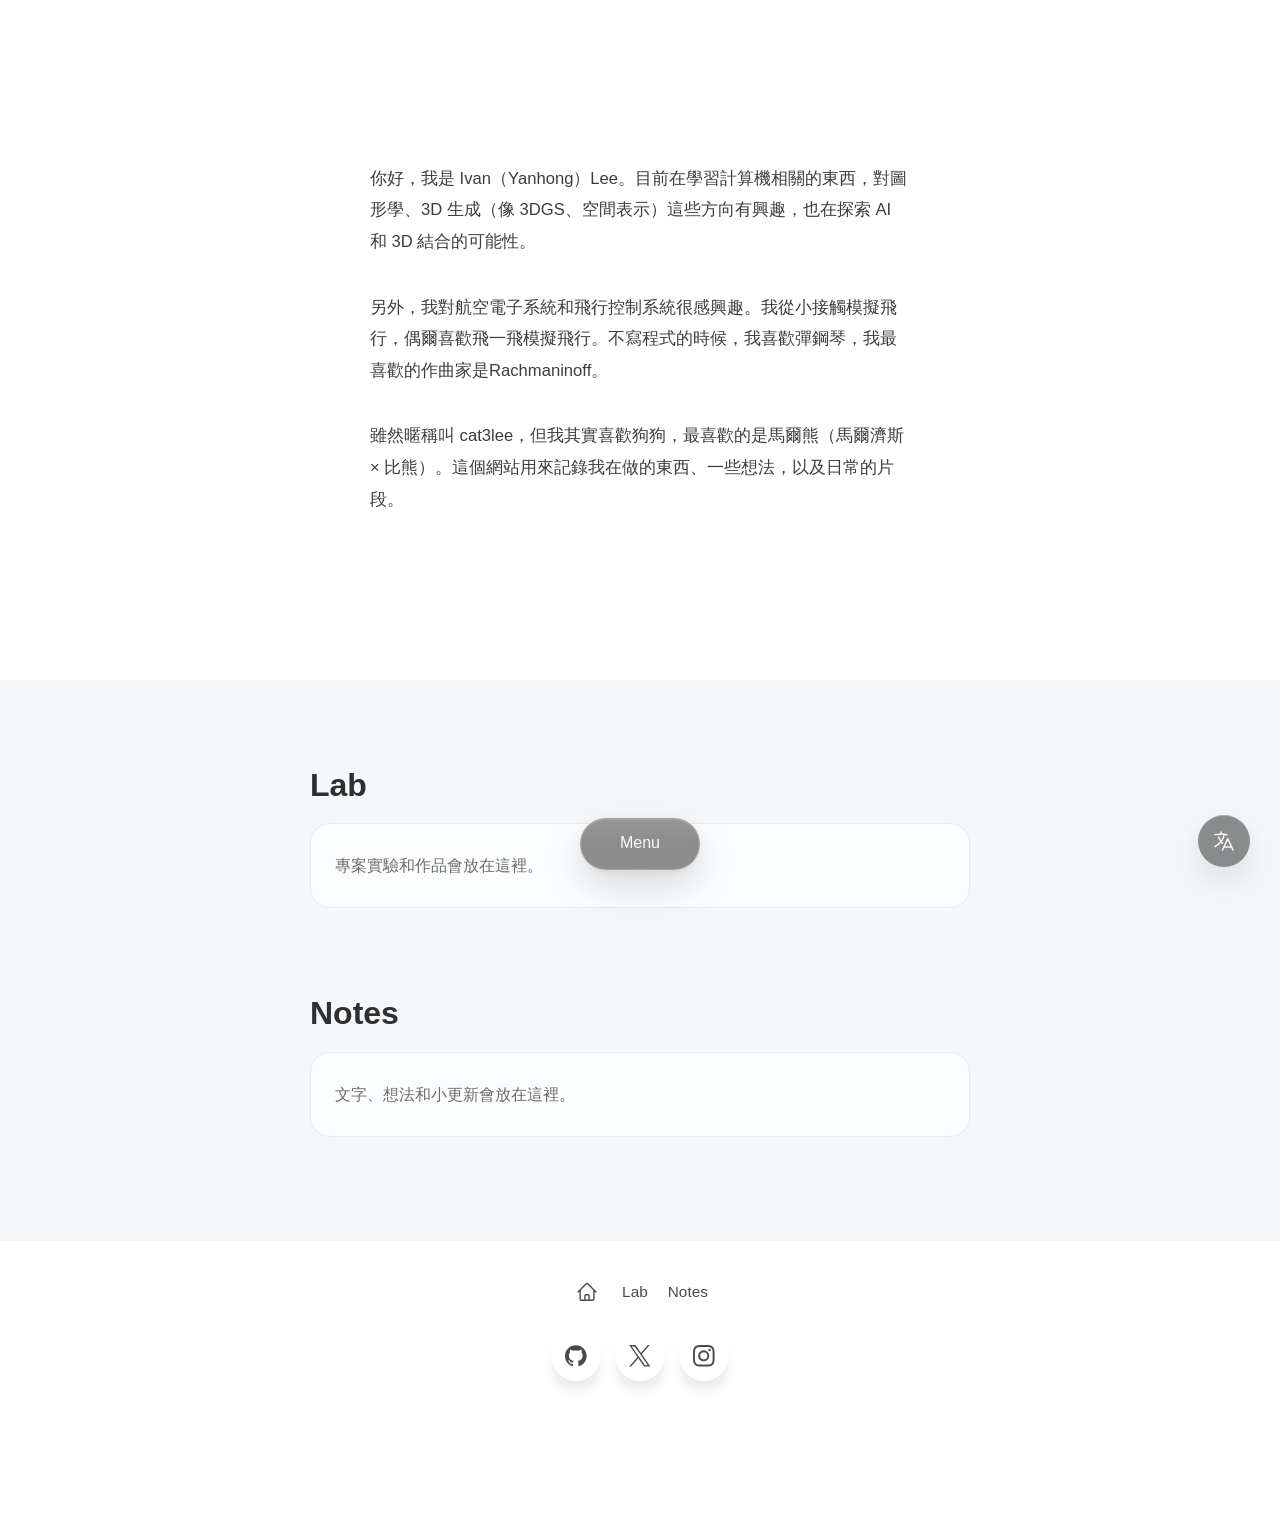
==== commit f8a839ab: "實現了post的照片拍立得的樣式模板，完善了ui細節，版面設計和contact me部分" ====
--- a/index.html
+++ b/index.html
@@ -12,36 +12,70 @@
   <main class="main-content">
     <!-- logo 區塊 -->
     <section class="intro-section" id="home" data-i18n-aria-label="home.intro.label" aria-label="自我介紹">
-      <div class="logo" aria-hidden="true">🐱</div>
+      <div class="logo" aria-hidden="true"></div>
 
       <!-- 自我介紹文字 -->
       <div class="intro-text">
-        <p data-i18n="home.intro.line1">我是 cat3lee...</p>
-        <p data-i18n="home.intro.line2">我做網頁應用...</p>
-        <p data-i18n="home.intro.line3">我過著簡單的生活...</p>
+        <p data-i18n="home.intro.line1"></p>
+        <p data-i18n="home.intro.line2"></p>
+        <p data-i18n="home.intro.line3"></p>
       </div>
     </section>
 
-    <!-- Lab 區塊 -->
-    <section class="content-section" id="lab" aria-labelledby="lab-title">
-      <h2 class="section-title" id="lab-title" data-i18n="home.sections.lab.title">實驗室</h2>
-      <div class="section-placeholder" data-i18n="home.sections.lab.placeholder">專案實驗和作品會放在這裡。</div>
-    </section>
+    <section class="home-sections-band" aria-label="home sections">
+      <div class="home-sections-inner">
+        <!-- Lab 區塊 -->
+        <section class="content-section" id="lab" aria-labelledby="lab-title">
+          <h2 class="section-title" id="lab-title" data-i18n="home.sections.lab.title">實驗室</h2>
+          <div class="section-placeholder" data-i18n="home.sections.lab.placeholder">專案實驗和作品會放在這裡。</div>
+        </section>
 
-    <!-- Notes 區塊 -->
-    <section class="content-section" id="notes" aria-labelledby="notes-title">
-      <h2 class="section-title" id="notes-title" data-i18n="home.sections.notes.title">筆記</h2>
-      <div class="section-placeholder" data-i18n="home.sections.notes.placeholder">文字、想法和小更新會放在這裡。</div>
+        <!-- Notes 區塊 -->
+        <section class="content-section" id="notes" aria-labelledby="notes-title">
+          <h2 class="section-title" id="notes-title" data-i18n="home.sections.notes.title">筆記</h2>
+          <div class="section-placeholder" data-i18n="home.sections.notes.placeholder">文字、想法和小更新會放在這裡。</div>
+        </section>
+      </div>
     </section>
   </main>
 
   <!-- 主頁面 footer -->
   <footer class="site-footer" id="contact" data-i18n-aria-label="footer.navigation" aria-label="頁尾導航">
     <div class="footer-inner">
-      <a href="index.html" class="footer-link" data-i18n="nav.home">首頁</a>
+      <a href="#home" class="footer-link footer-link-icon-only" data-i18n-aria-label="nav.home" aria-label="首頁">
+        <svg xmlns="http://www.w3.org/2000/svg" class="footer-home-icon" width="22" height="22" fill="none" viewBox="0 0 24 24" stroke-width="1.5" stroke="currentColor" aria-hidden="true">
+          <path stroke-linecap="round" stroke-linejoin="round" d="m2.25 12 8.954-8.955c.44-.439 1.152-.439 1.591 0L21.75 12M4.5 9.75v10.125c0 .621.504 1.125 1.125 1.125H9.75v-4.875c0-.621.504-1.125 1.125-1.125h2.25c.621 0 1.125.504 1.125 1.125V21h4.125c.621 0 1.125-.504 1.125-1.125V9.75M8.25 21h8.25" />
+        </svg>
+      </a>
+      <a href="lab.html" class="footer-link" data-i18n="nav.lab">實驗室</a>
       <a href="notes.html" class="footer-link" data-i18n="nav.notes">筆記</a>
-      <a href="#contact" class="footer-link" data-i18n="nav.contact">聯絡我</a>
     </div>
+    <ul class="footer-socials" aria-label="Social links">
+      <li class="footer-social facebook">
+        <a href="https://github.com/leeeyh33" class="footer-social-link" aria-label="GitHub" target="_blank" rel="noreferrer">
+          <span class="footer-social-tooltip">Facebook</span>
+          <svg role="img" viewBox="0 0 24 24" height="1.2em" fill="currentColor" xmlns="http://www.w3.org/2000/svg" aria-hidden="true">
+            <path d="M12 .297c-6.63 0-12 5.373-12 12 0 5.303 3.438 9.8 8.205 11.385.6.113.82-.258.82-.577 0-.285-.01-1.04-.015-2.04-3.338.724-4.042-1.61-4.042-1.61C4.422 18.07 3.633 17.7 3.633 17.7c-1.087-.744.084-.729.084-.729 1.205.084 1.838 1.236 1.838 1.236 1.07 1.835 2.809 1.305 3.495.998.108-.776.417-1.305.76-1.605-2.665-.3-5.466-1.332-5.466-5.93 0-1.31.465-2.38 1.235-3.22-.135-.303-.54-1.523.105-3.176 0 0 1.005-.322 3.3 1.23.96-.267 1.98-.399 3-.405 1.02.006 2.04.138 3 .405 2.28-1.552 3.285-1.23 3.285-1.23.645 1.653.24 2.873.12 3.176.765.84 1.23 1.91 1.23 3.22 0 4.61-2.805 5.625-5.475 5.92.42.36.81 1.096.81 2.22 0 1.606-.015 2.896-.015 3.286 0 .315.21.69.825.57C20.565 22.092 24 17.592 24 12.297c0-6.627-5.373-12-12-12"></path>
+          </svg>
+        </a>
+      </li>
+      <li class="footer-social twitter">
+        <a href="https://x.com/Leexmcjz" class="footer-social-link" aria-label="X" target="_blank" rel="noreferrer">
+          <span class="footer-social-tooltip">Twitter</span>
+          <svg role="img" viewBox="0 0 24 24" height="1.2em" fill="currentColor" xmlns="http://www.w3.org/2000/svg" aria-hidden="true">
+            <path d="M14.234 10.162 22.977 0h-2.072l-7.591 8.824L7.251 0H.258l9.168 13.343L.258 24H2.33l8.016-9.318L16.749 24h6.993zm-2.837 3.299-.929-1.329L3.076 1.56h3.182l5.965 8.532.929 1.329 7.754 11.09h-3.182z"></path>
+          </svg>
+        </a>
+      </li>
+      <li class="footer-social instagram">
+        <a href="https://www.instagram.com/leeeyh_33/" class="footer-social-link" aria-label="Instagram" target="_blank" rel="noreferrer">
+          <span class="footer-social-tooltip">Instagram</span>
+          <svg xmlns="http://www.w3.org/2000/svg" height="1.2em" fill="currentColor" viewBox="0 0 16 16" aria-hidden="true">
+            <path d="M8 0C5.829 0 5.556.01 4.703.048 3.85.088 3.269.222 2.76.42a3.917 3.917 0 0 0-1.417.923A3.927 3.927 0 0 0 .42 2.76C.222 3.268.087 3.85.048 4.7.01 5.555 0 5.827 0 8.001c0 2.172.01 2.444.048 3.297.04.852.174 1.433.372 1.942.205.526.478.972.923 1.417.444.445.89.719 1.416.923.51.198 1.09.333 1.942.372C5.555 15.99 5.827 16 8 16s2.444-.01 3.298-.048c.851-.04 1.434-.174 1.943-.372a3.916 3.916 0 0 0 1.416-.923c.445-.445.718-.891.923-1.417.197-.509.332-1.09.372-1.942C15.99 10.445 16 10.173 16 8s-.01-2.445-.048-3.299c-.04-.851-.175-1.433-.372-1.941a3.926 3.926 0 0 0-.923-1.417A3.911 3.911 0 0 0 13.24.42c-.51-.198-1.092-.333-1.943-.372C10.443.01 10.172 0 7.998 0h.003zm-.717 1.442h.718c2.136 0 2.389.007 3.232.046.78.035 1.204.166 1.486.275.373.145.64.319.92.599.28.28.453.546.598.92.11.281.24.705.275 1.485.039.843.047 1.096.047 3.231s-.008 2.389-.047 3.232c-.035.78-.166 1.203-.275 1.485a2.47 2.47 0 0 1-.599.919c-.28.28-.546.453-.92.598-.28.11-.704.24-1.485.276-.843.038-1.096.047-3.232.047s-2.39-.009-3.233-.047c-.78-.036-1.203-.166-1.485-.276a2.478 2.478 0 0 1-.92-.598 2.48 2.48 0 0 1-.6-.92c-.109-.281-.24-.705-.275-1.485-.038-.843-.046-1.096-.046-3.233 0-2.136.008-2.388.046-3.231.036-.78.166-1.204.276-1.486.145-.373.319-.64.599-.92.28-.28.546-.453.92-.598.282-.11.705-.24 1.485-.276.738-.034 1.024-.044 2.515-.045v.002zM12.27 2.77a.96.96 0 1 0 0 1.92.96.96 0 0 0 0-1.92zm-4.27 1.122a4.109 4.109 0 1 0 0 8.217 4.109 4.109 0 0 0 0-8.217zm0 1.441a2.667 2.667 0 1 1 0 5.334 2.667 2.667 0 0 1 0-5.334z"></path>
+          </svg>
+        </a>
+      </li>
+    </ul>
   </footer>
 
   <!-- 固定在底部中央的膠囊 menu -->
@@ -58,7 +92,7 @@
       aria-expanded="false"
       aria-controls="pill-menu-content"
     >
-      <span class="pill-menu-label" data-i18n="menu.label">選單 🐱</span>
+      <span class="pill-menu-label" data-i18n="menu.label">選單</span>
     </button>
 
     <!-- 展開後才看得到的內容 -->
@@ -67,10 +101,10 @@
       class="pill-menu-content"
     >
       <nav class="pill-menu-list" data-i18n-aria-label="menu.mainNavigation" aria-label="主導航">
-        <a href="#home" class="pill-menu-item"><span aria-hidden="true">🏠</span> <span data-i18n="nav.home">首頁</span></a>
-        <a href="lab.html" class="pill-menu-item"><span aria-hidden="true">👾</span> <span data-i18n="nav.lab">實驗室</span></a>
-        <a href="notes.html" class="pill-menu-item"><span aria-hidden="true">🍃</span> <span data-i18n="nav.notes">筆記</span></a>
-        <a href="#contact" class="pill-menu-item"><span aria-hidden="true">🤠</span> <span data-i18n="nav.contact">聯絡我</span></a>
+        <a href="#home" class="pill-menu-item"><span data-i18n="nav.home">首頁</span></a>
+        <a href="lab.html" class="pill-menu-item"><span data-i18n="nav.lab">實驗室</span></a>
+        <a href="notes.html" class="pill-menu-item"><span data-i18n="nav.notes">筆記</span></a>
+        <a href="#contact" class="pill-menu-item"><span data-i18n="nav.contact">聯絡我</span></a>
       </nav>
     </div>
   </div>
@@ -90,7 +124,9 @@
       data-i18n-aria-label="language.openOptions"
       aria-label="打開語言選項"
     >
-      <span class="language-dial-plus" aria-hidden="true">+</span>
+      <svg xmlns="http://www.w3.org/2000/svg" viewBox="0 0 24 24" fill="none" stroke-width="1.5" stroke="currentColor" class="language-dial-icon" aria-hidden="true">
+        <path stroke-linecap="round" stroke-linejoin="round" d="m10.5 21 5.25-11.25L21 21m-9-3h7.5M3 5.621a48.474 48.474 0 0 1 6-.371m0 0c1.12 0 2.233.038 3.334.114M9 5.25V3m3.334 2.364C11.176 10.658 7.69 15.08 3 17.502m9.334-12.138c.896.061 1.785.147 2.666.257m-4.589 8.495a18.023 18.023 0 0 1-3.827-5.802" />
+      </svg>
     </button>
 
     <div
--- a/css/base.css
+++ b/css/base.css
@@ -80,7 +80,7 @@
   margin: 0;
   min-height: 100vh;
   font-family: sans-serif;
-  background: #f5f5f5;
+  background: #ffffff;
   color: #222;
 }
 
@@ -94,7 +94,7 @@
 }
 
 .page-back-button {
-  position: fixed;
+  position: absolute;
   top: 16px;
   left: 18px;
   z-index: 20;
@@ -103,12 +103,17 @@
   background: transparent;
   padding: 0;
   color: rgba(95, 103, 114, 0.92);
-  font-size: 2rem;
   line-height: 1;
   cursor: pointer;
   transition:
     opacity 0.18s ease,
     transform 0.18s ease;
+}
+
+.page-back-icon {
+  display: block;
+  width: 24px;
+  height: 24px;
 }
 
 .page-back-button:hover {
@@ -373,6 +378,7 @@
 .site-footer {
   margin-top: 80px;
   padding: 40px 20px 140px;
+  background: rgba(34, 34, 34, 0.04);
 }
 
 .footer-inner {
@@ -393,8 +399,78 @@
   transition: opacity 0.18s ease;
 }
 
+.footer-link-icon-only {
+  display: inline-flex;
+  align-items: center;
+  justify-content: center;
+  width: 30px;
+}
+
+.footer-home-icon {
+  width: 22px;
+  height: 22px;
+}
+
 .footer-link:hover {
   opacity: 0.6;
+}
+
+.footer-socials {
+  display: inline-flex;
+  list-style: none;
+  width: 100%;
+  margin: 28px 0 0;
+  padding: 0;
+  justify-content: center;
+  gap: 14px;
+}
+
+.footer-social {
+  position: relative;
+}
+
+.footer-social-link {
+  position: relative;
+  background: #fff;
+  border-radius: 50%;
+  width: 50px;
+  height: 50px;
+  font-size: 18px;
+  display: inline-flex;
+  justify-content: center;
+  align-items: center;
+  color: rgba(34, 34, 34, 0.82);
+  text-decoration: none;
+  box-shadow: 0 10px 10px rgba(0, 0, 0, 0.08);
+  cursor: pointer;
+  transition: all 0.2s cubic-bezier(0.68, -0.55, 0.265, 1.55);
+}
+
+.footer-social-tooltip {
+  position: absolute;
+  top: 0;
+  font-size: 14px;
+  background: #fff;
+  color: #fff;
+  padding: 5px 8px;
+  border-radius: 5px;
+  box-shadow: 0 10px 10px rgba(0, 0, 0, 0.1);
+  opacity: 0;
+  pointer-events: none;
+  transition: all 0.3s cubic-bezier(0.68, -0.55, 0.265, 1.55);
+  white-space: nowrap;
+}
+
+.footer-social-tooltip::before {
+  position: absolute;
+  content: "";
+  height: 8px;
+  width: 8px;
+  background: #fff;
+  bottom: -3px;
+  left: 50%;
+  transform: translate(-50%) rotate(45deg);
+  transition: all 0.3s cubic-bezier(0.68, -0.55, 0.265, 1.55);
 }
 
 
@@ -623,7 +699,7 @@
 
 .language-dial {
   --dial-size: 52px;
-  --dial-option-size: 42px;
+  --dial-option-size: 50px;
   --dial-bg: var(--glass-surface);
   --dial-bg-hover: var(--glass-surface-strong);
   --dial-option-bg: var(--glass-surface-subtle);
@@ -669,11 +745,11 @@
   transform: rotate(45deg) scale(0.96);
 }
 
-.language-dial-plus {
-  display: inline-block;
-  font-size: 2.1rem;
-  line-height: 1;
-  transform: translateY(-2px);
+.language-dial-icon {
+  display: block;
+  width: 24px;
+  height: 24px;
+  margin: 0 auto;
 }
 
 .language-dial-options {
@@ -684,10 +760,13 @@
 
 .language-option {
   position: absolute;
-  top: 5px;
-  left: 5px;
+  top: calc((var(--dial-size) - var(--dial-option-size)) / 2);
+  left: calc((var(--dial-size) - var(--dial-option-size)) / 2);
   width: var(--dial-option-size);
   height: var(--dial-option-size);
+  display: flex;
+  align-items: center;
+  justify-content: center;
   border: 1px solid var(--dial-option-border);
   border-radius: 50%;
   background: var(--dial-option-bg);
@@ -704,6 +783,10 @@
     transform 0.22s var(--menu-motion-ease),
     opacity 0.18s linear,
     background-color 0.18s ease;
+  font-size: 0.78rem;
+  line-height: 1.1;
+  white-space: nowrap;
+  text-align: center;
 }
 
 .language-option:hover {
@@ -711,11 +794,12 @@
 }
 
 .language-option[aria-pressed="true"] {
-  background: rgba(255, 255, 255, 0.22);
-  border-color: rgba(255, 255, 255, 0.28);
+  background: rgba(58, 121, 255, 0.88);
+  border-color: rgba(58, 121, 255, 0.96);
+  color: rgba(255, 255, 255, 0.98);
   box-shadow:
-    0 12px 28px rgba(15, 23, 42, 0.12),
-    inset 0 1px 0 rgba(255, 255, 255, 0.28);
+    0 12px 28px rgba(58, 121, 255, 0.24),
+    inset 0 1px 0 rgba(255, 255, 255, 0.22);
 }
 
 .language-dial.open .language-dial-options {
@@ -749,7 +833,11 @@
   .page-back-button {
     top: 14px;
     left: 14px;
-    font-size: 1.8rem;
+  }
+
+  .page-back-icon {
+    width: 22px;
+    height: 22px;
   }
 
   .main-content {
@@ -871,7 +959,7 @@
   }
 
   .pill-menu.open {
-    width: calc(100vw - 24px);
+    width: min(180px, calc(100vw - 140px));
     height: 244px;
   }
 
@@ -881,6 +969,26 @@
 
   .language-dial {
     right: 24px;
-    bottom: 24px;
-  }
-}
+    bottom: 20px;
+  }
+
+  .language-option {
+    top: 1px;
+    left: 1px;
+  }
+
+  .language-dial.open .language-option:nth-child(1) {
+    transform: translate(0, -64px) scale(1);
+    transition-delay: 0.02s;
+  }
+
+  .language-dial.open .language-option:nth-child(2) {
+    transform: translate(0, -126px) scale(1);
+    transition-delay: 0.05s;
+  }
+
+  .language-dial.open .language-option:nth-child(3) {
+    transform: translate(0, -188px) scale(1);
+    transition-delay: 0.08s;
+  }
+}
--- a/css/index.css
+++ b/css/index.css
@@ -1 +1,94 @@
-/* Index page styles live in base.css for now. */
+.intro-section {
+  max-width: 620px;
+  margin: 0 auto;
+  min-height: calc(100vh - 220px);
+  padding: 96px 0 132px;
+  align-items: center;
+  justify-content: center;
+  text-align: left;
+}
+
+.logo {
+  font-size: 2.4rem;
+  margin-bottom: 34px;
+}
+
+.intro-text {
+  max-width: 540px;
+}
+
+.intro-text p {
+  margin: 0 0 34px;
+  font-size: 1.04rem;
+  line-height: 1.9;
+  color: rgba(34, 34, 34, 0.88);
+}
+
+.intro-text p:last-child {
+  margin-bottom: 0;
+}
+
+.main-content {
+  padding-top: 0;
+  padding-bottom: 0;
+}
+
+.home-sections-band {
+  width: 100vw;
+  margin-left: calc(50% - 50vw);
+  margin-top: 0;
+  padding: 88px 0 104px;
+  background: rgb(244, 248, 250);
+}
+
+.home-sections-inner {
+  max-width: 700px;
+  margin: 0 auto;
+  padding: 0 20px;
+}
+
+.home-sections-band .content-section {
+  margin-top: 0;
+}
+
+.home-sections-band .content-section + .content-section {
+  margin-top: 88px;
+}
+
+.site-footer {
+  margin-top: 0;
+  background: #ffffff;
+}
+
+@media (max-width: 480px) {
+  .intro-section {
+    max-width: 100%;
+    min-height: calc(100vh - 190px);
+    padding: 72px 0 96px;
+  }
+
+  .logo {
+    font-size: 2.1rem;
+    margin-bottom: 28px;
+  }
+
+  .intro-text {
+    max-width: 100%;
+    padding: 0 14px;
+  }
+
+  .intro-text p {
+    margin-bottom: 24px;
+    font-size: 0.98rem;
+    line-height: 1.82;
+  }
+
+  .home-sections-band {
+    margin-top: 72px;
+    padding: 64px 0 76px;
+  }
+
+  .home-sections-band .content-section + .content-section {
+    margin-top: 64px;
+  }
+}
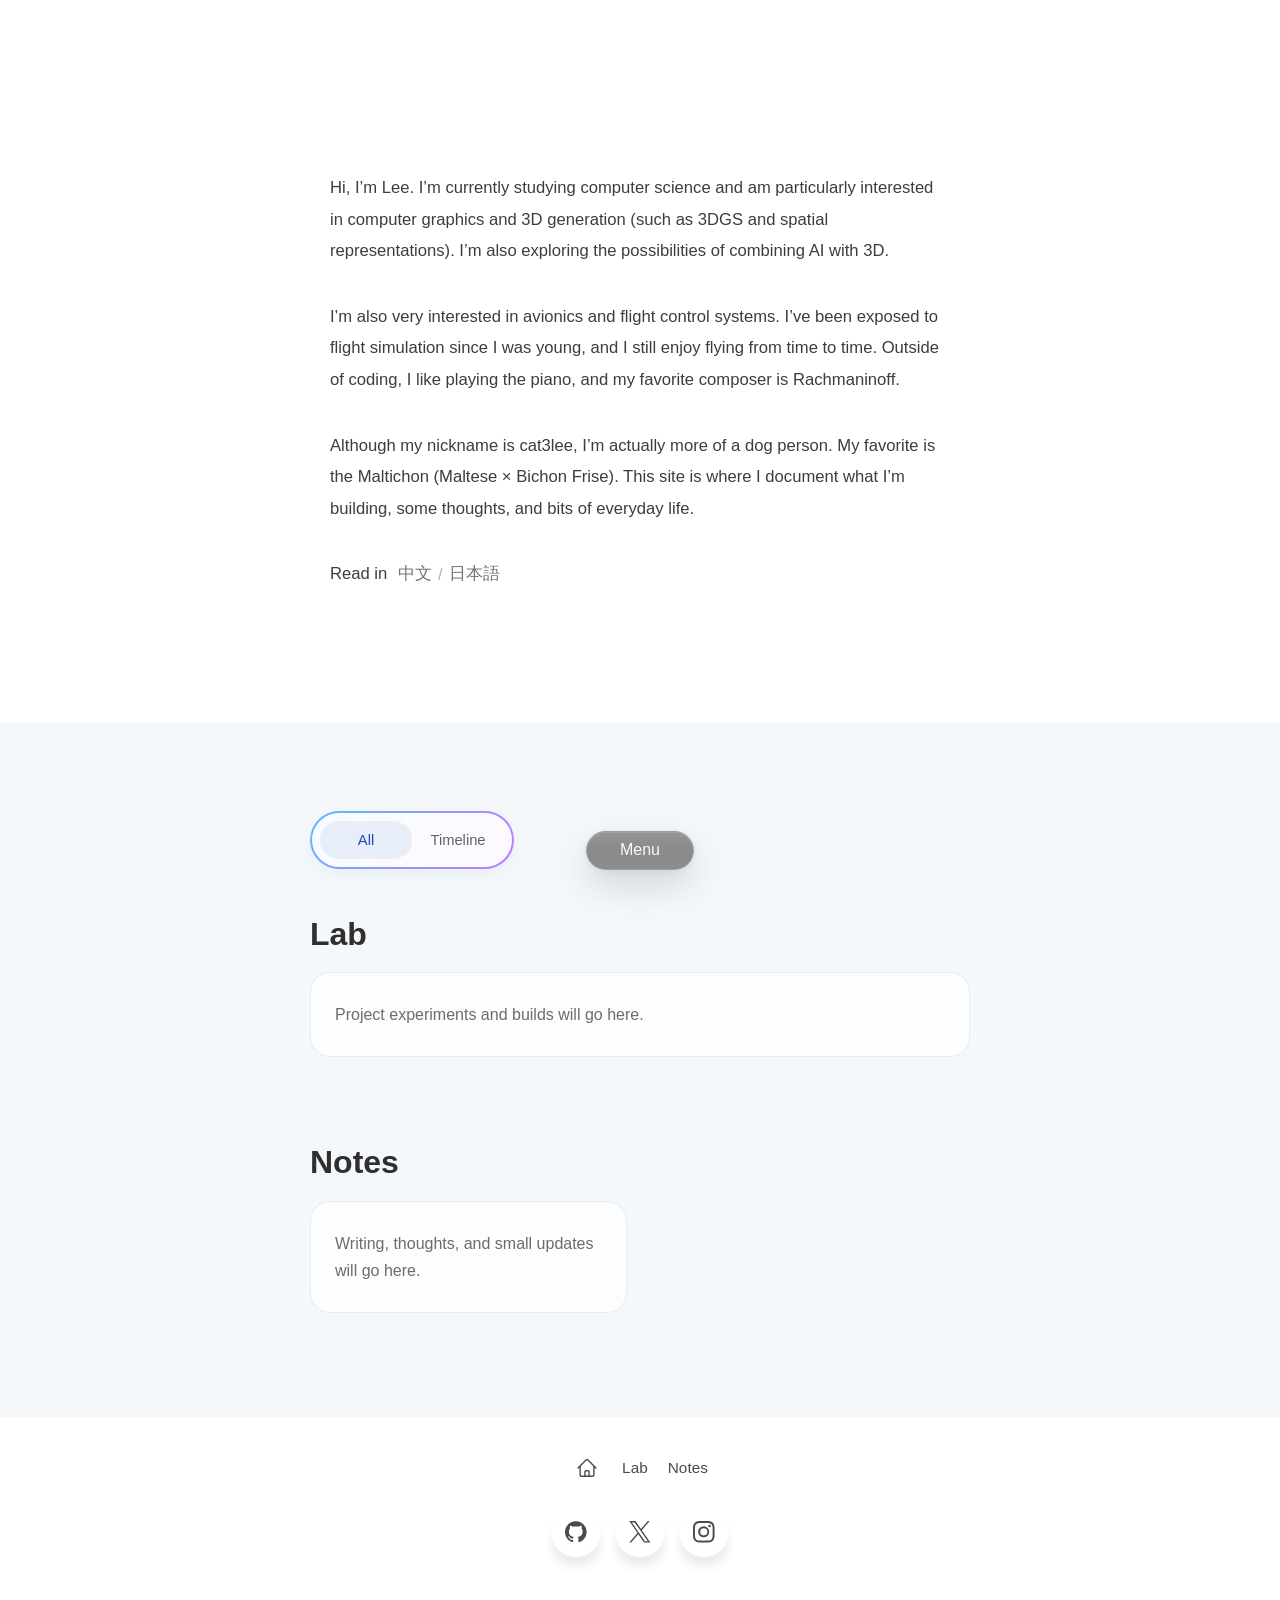
==== commit ef1edcaf: "新開了lab頁面，修改了切換語言功能，主頁添加了all和timeline的switch" ====
--- a/index.html
+++ b/index.html
@@ -4,8 +4,8 @@
   <meta charset="UTF-8">
   <meta name="viewport" content="width=device-width, initial-scale=1.0">
   <title data-i18n="common.siteTitle">cat3lee</title>
-  <link rel="stylesheet" href="css/base.css">
   <link rel="stylesheet" href="css/index.css">
+  <link rel="stylesheet" href="css/home.css">
 </head>
 <body>
   <!-- 頁面主內容 -->
@@ -19,11 +19,31 @@
         <p data-i18n="home.intro.line1"></p>
         <p data-i18n="home.intro.line2"></p>
         <p data-i18n="home.intro.line3"></p>
+        <p class="intro-read-in">
+          <span class="intro-read-in-prefix" data-i18n="home.intro.readInPrefix">Read in</span>
+          <span class="intro-read-in-links">
+            <a href="#" class="intro-read-in-link" data-lang="en">EN</a>
+            <a href="#" class="intro-read-in-link" data-lang="zh">中文</a>
+            <a href="#" class="intro-read-in-link" data-lang="ja">日本語</a>
+          </span>
+        </p>
       </div>
     </section>
 
     <section class="home-sections-band" aria-label="home sections">
       <div class="home-sections-inner">
+        <div class="home-tabs-shell" aria-label="home section switcher">
+          <div class="home-tabs">
+            <input type="radio" id="home-tab-1" name="home-tabs" checked>
+            <label class="home-tab" for="home-tab-1" data-i18n="home.tabs.all">全部</label>
+
+            <input type="radio" id="home-tab-2" name="home-tabs">
+            <label class="home-tab" for="home-tab-2" data-i18n="home.tabs.timeline">Timeline</label>
+
+            <span class="home-tabs-glider" aria-hidden="true"></span>
+          </div>
+        </div>
+
         <!-- Lab 區塊 -->
         <section class="content-section" id="lab" aria-labelledby="lab-title">
           <h2 class="section-title" id="lab-title" data-i18n="home.sections.lab.title">實驗室</h2>
@@ -33,7 +53,9 @@
         <!-- Notes 區塊 -->
         <section class="content-section" id="notes" aria-labelledby="notes-title">
           <h2 class="section-title" id="notes-title" data-i18n="home.sections.notes.title">筆記</h2>
-          <div class="section-placeholder" data-i18n="home.sections.notes.placeholder">文字、想法和小更新會放在這裡。</div>
+          <div id="home-notes-highlight" class="home-notes-highlight">
+            <div class="section-placeholder" data-i18n="home.sections.notes.placeholder">文字、想法和小更新會放在這裡。</div>
+          </div>
         </section>
       </div>
     </section>
@@ -109,36 +131,6 @@
     </div>
   </div>
 
-  <!-- 右側語言切換圓盤 -->
-  <div
-    class="language-dial"
-    aria-expanded="false"
-    data-i18n-aria-label="language.switcher"
-    aria-label="語言切換"
-  >
-    <button
-      class="language-dial-trigger"
-      type="button"
-      aria-expanded="false"
-      aria-controls="language-dial-options"
-      data-i18n-aria-label="language.openOptions"
-      aria-label="打開語言選項"
-    >
-      <svg xmlns="http://www.w3.org/2000/svg" viewBox="0 0 24 24" fill="none" stroke-width="1.5" stroke="currentColor" class="language-dial-icon" aria-hidden="true">
-        <path stroke-linecap="round" stroke-linejoin="round" d="m10.5 21 5.25-11.25L21 21m-9-3h7.5M3 5.621a48.474 48.474 0 0 1 6-.371m0 0c1.12 0 2.233.038 3.334.114M9 5.25V3m3.334 2.364C11.176 10.658 7.69 15.08 3 17.502m9.334-12.138c.896.061 1.785.147 2.666.257m-4.589 8.495a18.023 18.023 0 0 1-3.827-5.802" />
-      </svg>
-    </button>
-
-    <div
-      id="language-dial-options"
-      class="language-dial-options"
-    >
-      <button class="language-option" type="button" data-lang="en" data-i18n="language.options.en">EN</button>
-      <button class="language-option" type="button" data-lang="zh" data-i18n="language.options.zh">中</button>
-      <button class="language-option" type="button" data-lang="ja" data-i18n="language.options.jp">JP</button>
-    </div>
-  </div>
-
   <!-- JavaScript 放在 body 最後 -->
   <script src="js/i18n.js"></script>
   <script src="js/main.js"></script>
--- a/css/index.css
+++ b/css/index.css
@@ -1,94 +1,998 @@
+/* =========================
+   1. 全局基礎設定
+   ========================= */
+
+:root {
+  /* 外層膠囊 / 面板整體展開速度 */
+  --menu-panel-expand-duration: 0.24s;
+
+  /* 外層膠囊 / 面板回彈動畫時間 */
+  --menu-open-bounce-duration: 0.34s;
+
+  /* 收起後膠囊回彈動畫時間 */
+  --menu-close-bounce-duration: 0.20s;
+
+  /* 整體展開動畫的節奏 */
+  --menu-motion-ease: cubic-bezier(0.22, 1, 0.36, 1);
+
+  /* 內容要延遲多久才開始出現 */
+  --menu-content-show-delay: 0.12s;
+
+  /* 內容淡入淡出的時間 */
+  --menu-content-fade-duration: 0.08s;
+
+  /* 收起時先讓文字消失，再開始收面板的等待時間 */
+  --menu-close-delay: 0.06s;
+
+  /* 收合時膠囊寬度 */
+  --pill-width: 108px;
+
+  /* 收合時膠囊高度 */
+  --pill-height: 39px;
+
+  /* 展開後面板寬度 */
+  --panel-width: 230px;
+
+  /* 展開後面板高度 */
+  --panel-height: 260px;
+
+  /* 收合時膠囊圓角 */
+  --pill-radius: 20px;
+
+  /* 展開後面板圓角 */
+  --panel-radius: 26px;
+
+  /* 高級霧面玻璃主表面 */
+  --glass-surface: rgba(88, 88, 88, 0.68);
+
+  /* 深一點的霧面玻璃表面 */
+  --glass-surface-strong: rgba(74, 74, 74, 0.76);
+
+  /* 次級玻璃表面 */
+  --glass-surface-subtle: rgba(66, 66, 66, 0.58);
+
+  /* 低對比玻璃邊框 */
+  --glass-border: rgba(255, 255, 255, 0.18);
+
+  /* 柔和玻璃陰影 */
+  --glass-shadow:
+    0 16px 36px rgba(0, 0, 0, 0.14),
+    0 2px 10px rgba(0, 0, 0, 0.06);
+
+  /* 輕微內部高光 */
+  --glass-inner-highlight: inset 0 1px 0 rgba(255, 255, 255, 0.14);
+
+  /* 玻璃文字顏色 */
+  --glass-text: rgba(255, 255, 255, 0.94);
+}
+
+*,
+*::before,
+*::after {
+  box-sizing: border-box;
+}
+
+html {
+  font-size: 16px;
+}
+
+body {
+  margin: 0;
+  min-height: 100vh;
+  font-family: sans-serif;
+  background: #ffffff;
+  color: #222;
+}
+
+button,
+a {
+  font: inherit;
+}
+
+button {
+  color: inherit;
+}
+
+.page-back-button {
+  position: absolute;
+  top: 16px;
+  left: 18px;
+  z-index: 20;
+  text-decoration: none;
+  border: none;
+  background: transparent;
+  padding: 0;
+  color: rgba(95, 103, 114, 0.92);
+  line-height: 1;
+  cursor: pointer;
+  transition:
+    opacity 0.18s ease,
+    transform 0.18s ease;
+}
+
+.page-back-icon {
+  display: block;
+  width: 24px;
+  height: 24px;
+}
+
+.page-back-button:hover {
+  opacity: 0.7;
+  transform: translateX(-1px);
+}
+
+.page-back-button:focus-visible {
+  outline: 2px solid rgba(95, 103, 114, 0.22);
+  outline-offset: 6px;
+  border-radius: 8px;
+}
+
+
+/* =========================
+   2. 主內容區
+   ========================= */
+
+.main-content {
+  max-width: 700px;
+  margin: 0 auto;
+  padding: 100px 20px 160px;
+  text-align: center;
+}
+
 .intro-section {
-  max-width: 620px;
+  display: flex;
+  flex-direction: column;
+  align-items: center;
+}
+
+.logo {
+  font-size: 40px;
+  line-height: 1;
+  margin-bottom: 20px;
+}
+
+.intro-text {
+  width: 100%;
+}
+
+.intro-text p {
+  margin: 0 0 16px;
+  font-size: 1.125rem;
+  line-height: 1.7;
+}
+
+.intro-text p:last-child {
+  margin-bottom: 0;
+}
+
+.content-section {
+  margin-top: 88px;
+  text-align: left;
+}
+
+.section-title {
+  margin: 0 0 20px;
+  font-size: 2rem;
+  line-height: 1.1;
+  color: rgba(34, 34, 34, 0.94);
+}
+
+.section-placeholder {
+  padding: 28px 24px;
+  border: 1px solid rgba(34, 34, 34, 0.08);
+  border-radius: 20px;
+  background: rgba(255, 255, 255, 0.72);
+  color: rgba(34, 34, 34, 0.66);
+  line-height: 1.7;
+}
+
+.page-main {
+  max-width: 760px;
   margin: 0 auto;
-  min-height: calc(100vh - 220px);
-  padding: 96px 0 132px;
+  padding: 120px 20px 180px;
+}
+
+.page-hero {
+  text-align: left;
+}
+
+.page-eyebrow {
+  margin: 0 0 12px;
+  font-size: 0.95rem;
+  letter-spacing: 0.08em;
+  text-transform: uppercase;
+  color: rgba(34, 34, 34, 0.5);
+}
+
+.page-title {
+  margin: 0;
+  font-size: clamp(3rem, 8vw, 5rem);
+  line-height: 0.96;
+  color: rgba(34, 34, 34, 0.94);
+}
+
+.page-subtitle {
+  max-width: 520px;
+  margin: 18px 0 0;
+  font-size: 1.05rem;
+  line-height: 1.7;
+  color: rgba(34, 34, 34, 0.62);
+}
+
+.sr-only {
+  position: absolute;
+  width: 1px;
+  height: 1px;
+  padding: 0;
+  margin: -1px;
+  overflow: hidden;
+  clip: rect(0, 0, 0, 0);
+  white-space: nowrap;
+  border: 0;
+}
+
+.notes-page {
+  max-width: 980px;
+  margin: 0 auto;
+  padding: 40px 56px 180px;
+}
+
+.notes-header {
+  display: flex;
+  align-items: center;
+  justify-content: space-between;
+  gap: 24px;
+}
+
+.notes-brand {
+  display: flex;
+  align-items: center;
+  gap: 14px;
+}
+
+.notes-brand-mark {
+  font-size: 1.9rem;
+  line-height: 1;
+}
+
+.notes-brand-name {
+  font-size: 1rem;
+  line-height: 1;
+  color: rgba(34, 34, 34, 0.94);
+}
+
+.notes-header-actions {
+  display: flex;
+  align-items: center;
+  gap: 12px;
+}
+
+.notes-icon-button {
+  border: none;
+  background: transparent;
+  padding: 0;
+  font-size: 1.35rem;
+  line-height: 1;
+  color: rgba(34, 34, 34, 0.88);
+}
+
+.notes-tabs {
+  display: flex;
+  align-items: flex-end;
+  gap: 24px;
+  margin-top: 40px;
+  padding-bottom: 8px;
+  border-bottom: 2px solid rgba(34, 34, 34, 0.08);
+}
+
+.notes-tab {
+  border: none;
+  background: transparent;
+  padding: 0 0 8px;
+  font-size: 0.9rem;
+  line-height: 1;
+  color: rgba(75, 88, 98, 0.68);
+}
+
+.notes-tab.active {
+  color: rgba(34, 34, 34, 0.94);
+  box-shadow: inset 0 -3px 0 rgba(34, 34, 34, 0.9);
+}
+
+.notes-grid {
+  display: grid;
+  grid-template-columns: repeat(3, minmax(0, 1fr));
+  gap: 44px 26px;
+  margin-top: 44px;
+}
+
+.note-card {
+  min-width: 0;
+}
+
+.note-card-preview {
+  display: flex;
   align-items: center;
   justify-content: center;
-  text-align: left;
-}
-
-.logo {
-  font-size: 2.4rem;
-  margin-bottom: 34px;
-}
-
-.intro-text {
-  max-width: 540px;
-}
-
-.intro-text p {
-  margin: 0 0 34px;
-  font-size: 1.04rem;
-  line-height: 1.9;
-  color: rgba(34, 34, 34, 0.88);
-}
-
-.intro-text p:last-child {
-  margin-bottom: 0;
-}
-
-.main-content {
-  padding-top: 0;
-  padding-bottom: 0;
-}
-
-.home-sections-band {
-  width: 100vw;
-  margin-left: calc(50% - 50vw);
-  margin-top: 0;
-  padding: 88px 0 104px;
-  background: rgb(244, 248, 250);
-}
-
-.home-sections-inner {
+  min-height: 172px;
+  padding: 20px;
+  border-radius: 24px;
+  background-image: url("../assets/images/notes_background_yellow-1.jpg");
+  background-size: 100% auto;
+  background-position: center center;
+  background-repeat: no-repeat;
+}
+
+.note-paper {
+  width: 114px;
+  aspect-ratio: 3 / 4;
+  height: auto;
+  border-radius: 6px;
+  background: #fff;
+  box-shadow:
+    0 10px 22px rgba(15, 23, 42, 0.10),
+    0 2px 8px rgba(15, 23, 42, 0.06);
+}
+
+.note-paper-image {
+  display: block;
+  width: 100%;
+  height: 100%;
+  object-fit: cover;
+  border-radius: 6px;
+}
+
+.note-paper-text {
+  background:
+    linear-gradient(#ffffff, #ffffff),
+    repeating-linear-gradient(
+      to bottom,
+      transparent 0,
+      transparent 16px,
+      rgba(90, 90, 90, 0.08) 16px,
+      rgba(90, 90, 90, 0.08) 18px
+    );
+  background-blend-mode: normal;
+}
+
+.note-paper-thin {
+  width: 114px;
+}
+
+.note-card-title {
+  margin: 16px 0 6px;
+  font-size: clamp(0.98rem, 1.3vw, 1.15rem);
+  line-height: 1.2;
+  color: rgba(34, 34, 34, 0.94);
+}
+
+.note-card-meta {
+  margin: 0;
+  font-size: 0.74rem;
+  line-height: 1.4;
+  color: rgba(98, 106, 116, 0.76);
+}
+
+
+/* =========================
+   3. 主頁面 Footer
+   ========================= */
+
+.site-footer {
+  margin-top: 80px;
+  padding: 40px 20px 140px;
+  background: rgba(34, 34, 34, 0.04);
+}
+
+.footer-inner {
   max-width: 700px;
   margin: 0 auto;
-  padding: 0 20px;
-}
-
-.home-sections-band .content-section {
-  margin-top: 0;
-}
-
-.home-sections-band .content-section + .content-section {
-  margin-top: 88px;
-}
-
-.site-footer {
-  margin-top: 0;
-  background: #ffffff;
-}
+  display: flex;
+  justify-content: center;
+  gap: 20px;
+  align-items: center;
+  text-align: center;
+}
+
+.footer-link {
+  color: rgba(34, 34, 34, 0.82);
+  text-decoration: none;
+  font-size: 0.96rem;
+  line-height: 1.4;
+  transition: opacity 0.18s ease;
+}
+
+.footer-link-icon-only {
+  display: inline-flex;
+  align-items: center;
+  justify-content: center;
+  width: 30px;
+}
+
+.footer-home-icon {
+  width: 22px;
+  height: 22px;
+}
+
+.footer-link:hover {
+  opacity: 0.6;
+}
+
+.footer-socials {
+  display: inline-flex;
+  list-style: none;
+  width: 100%;
+  margin: 28px 0 0;
+  padding: 0;
+  justify-content: center;
+  gap: 14px;
+}
+
+.footer-social {
+  position: relative;
+}
+
+.footer-social-link {
+  position: relative;
+  background: #fff;
+  border-radius: 50%;
+  width: 50px;
+  height: 50px;
+  font-size: 18px;
+  display: inline-flex;
+  justify-content: center;
+  align-items: center;
+  color: rgba(34, 34, 34, 0.82);
+  text-decoration: none;
+  box-shadow: 0 10px 10px rgba(0, 0, 0, 0.08);
+  cursor: pointer;
+  transition: all 0.2s cubic-bezier(0.68, -0.55, 0.265, 1.55);
+}
+
+.footer-social-tooltip {
+  position: absolute;
+  top: 0;
+  font-size: 14px;
+  background: #fff;
+  color: #fff;
+  padding: 5px 8px;
+  border-radius: 5px;
+  box-shadow: 0 10px 10px rgba(0, 0, 0, 0.1);
+  opacity: 0;
+  pointer-events: none;
+  transition: all 0.3s cubic-bezier(0.68, -0.55, 0.265, 1.55);
+  white-space: nowrap;
+}
+
+.footer-social-tooltip::before {
+  position: absolute;
+  content: "";
+  height: 8px;
+  width: 8px;
+  background: #fff;
+  bottom: -3px;
+  left: 50%;
+  transform: translate(-50%) rotate(45deg);
+  transition: all 0.3s cubic-bezier(0.68, -0.55, 0.265, 1.55);
+}
+
+
+/* =========================
+   4. 底部膠囊 Menu
+   ========================= */
+
+.pill-menu {
+  --panel-side-gap: 10px;
+  --panel-content-side-padding: 20px;
+  --header-open-radius: 28px;
+  --pill-glass-border: var(--glass-border);
+  --pill-glass-shadow: var(--glass-shadow), var(--glass-inner-highlight);
+
+  position: fixed;
+  left: 50%;
+  bottom: 30px;
+  transform: translateX(-50%);
+  display: flex;
+  flex-direction: column-reverse;
+
+  width: var(--pill-width);
+  height: var(--pill-height);
+  background: var(--glass-surface);
+  color: var(--glass-text);
+  border: 1px solid var(--pill-glass-border);
+  border-radius: var(--pill-radius);
+  backdrop-filter: blur(16px) saturate(120%);
+  -webkit-backdrop-filter: blur(16px) saturate(120%);
+  box-shadow: var(--pill-glass-shadow);
+  overflow: hidden;
+  transform-origin: center bottom;
+  will-change: transform;
+
+  z-index: 1000;
+  transition:
+    width var(--menu-panel-expand-duration) var(--menu-motion-ease),
+    height var(--menu-panel-expand-duration) var(--menu-motion-ease),
+    border-radius var(--menu-panel-expand-duration) var(--menu-motion-ease),
+    border-color var(--menu-panel-expand-duration) var(--menu-motion-ease),
+    box-shadow var(--menu-panel-expand-duration) var(--menu-motion-ease),
+    background-color var(--menu-panel-expand-duration) var(--menu-motion-ease);
+}
+
+.pill-menu.open {
+  width: min(var(--panel-width), calc(100vw - 50px));
+  height: var(--panel-height);
+  background: var(--glass-surface-strong);
+  color: var(--glass-text);
+  border-color: var(--glass-border);
+  border-radius: var(--panel-radius);
+  box-shadow:
+    0 20px 48px rgba(15, 23, 42, 0.12),
+    0 6px 18px rgba(15, 23, 42, 0.06),
+    inset 0 1px 0 rgba(255, 255, 255, 0.24);
+  animation: menu-open-bounce var(--menu-open-bounce-duration) var(--menu-motion-ease);
+}
+
+.pill-menu.closing {
+  animation:
+    menu-close-bounce
+    var(--menu-close-bounce-duration)
+    var(--menu-motion-ease)
+    calc(var(--menu-close-delay) + var(--menu-panel-expand-duration));
+}
+
+.pill-menu::before {
+  content: "";
+  position: absolute;
+  inset: 0;
+  background:
+    linear-gradient(
+      180deg,
+      rgba(255, 255, 255, 0.16) 0%,
+      rgba(255, 255, 255, 0.08) 24%,
+      rgba(255, 255, 255, 0.02) 42%,
+      rgba(255, 255, 255, 0) 64%
+    );
+  pointer-events: none;
+  opacity: 0.56;
+  transition: opacity var(--menu-panel-expand-duration) var(--menu-motion-ease);
+}
+
+.pill-menu.open::before {
+  opacity: 0.8;
+}
+
+.pill-menu-header {
+  flex-shrink: 0;
+  width: 100%;
+  height: var(--pill-height);
+  padding: 0 14px;
+  border: none;
+  margin: 0;
+  background: transparent;
+  border-radius: var(--pill-radius);
+  cursor: pointer;
+
+  display: flex;
+  align-items: center;
+  justify-content: center;
+  transform: translateY(0);
+  transition:
+    background-color var(--menu-panel-expand-duration) var(--menu-motion-ease),
+    border-color var(--menu-panel-expand-duration) var(--menu-motion-ease),
+    border-radius var(--menu-panel-expand-duration) var(--menu-motion-ease),
+    width var(--menu-panel-expand-duration) var(--menu-motion-ease),
+    margin var(--menu-panel-expand-duration) var(--menu-motion-ease),
+    transform var(--menu-panel-expand-duration) var(--menu-motion-ease),
+    box-shadow var(--menu-panel-expand-duration) var(--menu-motion-ease);
+}
+
+.pill-menu.open .pill-menu-header {
+  width: calc(100% - (var(--panel-side-gap) * 2));
+  margin: 0 var(--panel-side-gap) var(--panel-side-gap);
+  background: var(--glass-surface-subtle);
+  border: 1px solid var(--pill-glass-border);
+  border-radius: var(--header-open-radius);
+  backdrop-filter: blur(14px) saturate(115%);
+  -webkit-backdrop-filter: blur(14px) saturate(115%);
+  transform: translateY(2px);
+  box-shadow:
+    0 8px 20px rgba(15, 23, 42, 0.08),
+    inset 0 1px 0 rgba(255, 255, 255, 0.18);
+}
+
+.pill-menu-header:focus-visible {
+  outline: 3px solid rgba(160, 174, 192, 0.28);
+  outline-offset: -6px;
+}
+
+.pill-menu-label {
+  font-size: 1rem;
+  line-height: 1;
+}
+
+.pill-menu-content {
+  flex: 1;
+  height: calc(100% - var(--pill-height));
+  padding: 24px 24px 28px;
+  opacity: 0;
+  visibility: hidden;
+  transform: translateY(0);
+  pointer-events: none;
+  transition:
+    opacity var(--menu-content-fade-duration) linear 0s,
+    transform var(--menu-content-fade-duration) linear 0s,
+    visibility 0s linear var(--menu-content-fade-duration);
+}
+
+.pill-menu.open .pill-menu-content {
+  opacity: 1;
+  visibility: visible;
+  transform: translateY(0);
+  pointer-events: auto;
+  transition:
+    opacity var(--menu-content-fade-duration) linear var(--menu-content-show-delay),
+    transform var(--menu-content-fade-duration) linear var(--menu-content-show-delay),
+    visibility 0s linear 0s;
+}
+
+.pill-menu.closing .pill-menu-content {
+  opacity: 0;
+  visibility: hidden;
+  pointer-events: none;
+  transition:
+    opacity var(--menu-content-fade-duration) linear 0s,
+    visibility 0s linear var(--menu-content-fade-duration);
+}
+
+.pill-menu-list {
+  display: flex;
+  flex-direction: column;
+  justify-content: space-between;
+  height: 100%;
+}
+
+.pill-menu-item {
+  display: block;
+  padding: 0;
+  color: rgba(255, 255, 255, 0.96);
+  text-decoration: none;
+  opacity: 0.88;
+  line-height: 1.2;
+}
+
+.pill-menu-item:hover {
+  opacity: 1;
+}
+
+.pill-menu-item:last-child {
+  border-bottom: none;
+}
+
+@keyframes menu-open-bounce {
+  0% {
+    transform: translateX(-50%) scale(0.96);
+  }
+
+  62% {
+    transform: translateX(-50%) scale(1.02);
+  }
+
+  100% {
+    transform: translateX(-50%) scale(1);
+  }
+}
+
+@keyframes menu-close-bounce {
+  0% {
+    transform: translateX(-50%) scale(1);
+  }
+
+  60% {
+    transform: translateX(-50%) scale(0.975);
+  }
+
+  100% {
+    transform: translateX(-50%) scale(1);
+  }
+}
+
+/* =========================
+   5. 右側語言圓盤
+   ========================= */
+
+.language-dial {
+  --dial-size: 52px;
+  --dial-option-size: 50px;
+  --dial-bg: var(--glass-surface);
+  --dial-bg-hover: var(--glass-surface-strong);
+  --dial-option-bg: var(--glass-surface-subtle);
+  --dial-option-border: var(--glass-border);
+
+  position: fixed;
+  right: 30px;
+  bottom: 30px;
+  z-index: 1001;
+}
+
+.language-dial-trigger {
+  position: relative;
+  z-index: 2;
+  width: var(--dial-size);
+  height: var(--dial-size);
+  border: none;
+  border-radius: 50%;
+  background: var(--dial-bg);
+  color: var(--glass-text);
+  box-shadow:
+    0 14px 30px rgba(15, 23, 42, 0.10),
+    inset 0 1px 0 rgba(255, 255, 255, 0.2);
+  backdrop-filter: blur(16px) saturate(118%);
+  -webkit-backdrop-filter: blur(16px) saturate(118%);
+  cursor: pointer;
+  transition:
+    transform 0.22s var(--menu-motion-ease),
+    background-color 0.22s var(--menu-motion-ease),
+    box-shadow 0.22s var(--menu-motion-ease);
+}
+
+.language-dial-trigger:hover {
+  background: var(--dial-bg-hover);
+}
+
+.language-dial-trigger:focus-visible {
+  outline: 3px solid rgba(160, 174, 192, 0.28);
+  outline-offset: 4px;
+}
+
+.language-dial.open .language-dial-trigger {
+  transform: rotate(45deg) scale(0.96);
+}
+
+.language-dial-icon {
+  display: block;
+  width: 24px;
+  height: 24px;
+  margin: 0 auto;
+}
+
+.language-dial-options {
+  position: absolute;
+  inset: 0;
+  pointer-events: none;
+}
+
+.language-option {
+  position: absolute;
+  top: calc((var(--dial-size) - var(--dial-option-size)) / 2);
+  left: calc((var(--dial-size) - var(--dial-option-size)) / 2);
+  width: var(--dial-option-size);
+  height: var(--dial-option-size);
+  display: flex;
+  align-items: center;
+  justify-content: center;
+  border: 1px solid var(--dial-option-border);
+  border-radius: 50%;
+  background: var(--dial-option-bg);
+  color: var(--glass-text);
+  backdrop-filter: blur(14px) saturate(115%);
+  -webkit-backdrop-filter: blur(14px) saturate(115%);
+  box-shadow:
+    0 10px 24px rgba(15, 23, 42, 0.10),
+    inset 0 1px 0 rgba(255, 255, 255, 0.18);
+  cursor: pointer;
+  opacity: 0;
+  transform: translate(0, 0) scale(0.4);
+  transition:
+    transform 0.22s var(--menu-motion-ease),
+    opacity 0.18s linear,
+    background-color 0.18s ease;
+  font-size: 0.78rem;
+  line-height: 1.1;
+  white-space: nowrap;
+  text-align: center;
+}
+
+.language-option:hover {
+  background: var(--glass-surface-strong);
+}
+
+.language-option[aria-pressed="true"] {
+  background: rgba(58, 121, 255, 0.88);
+  border-color: rgba(58, 121, 255, 0.96);
+  color: rgba(255, 255, 255, 0.98);
+  box-shadow:
+    0 12px 28px rgba(58, 121, 255, 0.24),
+    inset 0 1px 0 rgba(255, 255, 255, 0.22);
+}
+
+.language-dial.open .language-dial-options {
+  pointer-events: auto;
+}
+
+.language-dial.open .language-option {
+  opacity: 1;
+}
+
+.language-dial.open .language-option:nth-child(1) {
+  transform: translate(0, -72px) scale(1);
+  transition-delay: 0.02s;
+}
+
+.language-dial.open .language-option:nth-child(2) {
+  transform: translate(-56px, -56px) scale(1);
+  transition-delay: 0.05s;
+}
+
+.language-dial.open .language-option:nth-child(3) {
+  transform: translate(-72px, 0) scale(1);
+  transition-delay: 0.08s;
+}
+
+/* =========================
+   6. 手機版微調
+   ========================= */
 
 @media (max-width: 480px) {
-  .intro-section {
-    max-width: 100%;
-    min-height: calc(100vh - 190px);
-    padding: 72px 0 96px;
-  }
-
-  .logo {
-    font-size: 2.1rem;
-    margin-bottom: 28px;
-  }
-
-  .intro-text {
-    max-width: 100%;
-    padding: 0 14px;
+  .page-back-button {
+    top: 24px;
+    left: 12px;
+  }
+
+  .page-back-icon {
+    width: 22px;
+    height: 22px;
+  }
+
+  .main-content {
+    padding-top: 72px;
+    padding-bottom: 150px;
   }
 
   .intro-text p {
-    margin-bottom: 24px;
-    font-size: 0.98rem;
-    line-height: 1.82;
-  }
-
-  .home-sections-band {
-    margin-top: 72px;
-    padding: 64px 0 76px;
-  }
-
-  .home-sections-band .content-section + .content-section {
+    font-size: 1rem;
+  }
+
+  .content-section {
     margin-top: 64px;
   }
-}
+
+  .notes-page {
+    padding: 28px 20px 160px;
+  }
+
+  .notes-header {
+    gap: 16px;
+  }
+
+  .notes-brand {
+    gap: 12px;
+    margin-left: 18px;
+  }
+
+  .notes-brand-mark {
+    font-size: 2rem;
+  }
+
+  .notes-brand-name {
+    font-size: 1rem;
+  }
+
+  .notes-header-actions {
+    gap: 12px;
+  }
+
+  .notes-icon-button {
+    font-size: 1.35rem;
+  }
+
+  .notes-tabs {
+    gap: 22px;
+    margin-top: 44px;
+    overflow-x: auto;
+    padding-bottom: 14px;
+  }
+
+  .notes-tab {
+    font-size: 0.95rem;
+    padding-bottom: 8px;
+    white-space: nowrap;
+  }
+
+  .notes-grid {
+    grid-template-columns: 1fr;
+    gap: 52px;
+    margin-top: 56px;
+  }
+
+  .note-card-preview {
+    min-height: 180px;
+    padding: 18px;
+    border-radius: 24px;
+  }
+
+  .note-paper {
+    width: 102px;
+  }
+
+  .note-paper-thin {
+    width: 102px;
+  }
+
+  .note-card-title {
+    margin-top: 14px;
+    font-size: 1.35rem;
+  }
+
+  .note-card-meta {
+    font-size: 0.88rem;
+  }
+
+  .page-main {
+    padding: 88px 20px 160px;
+  }
+
+  .page-title {
+    font-size: 2.65rem;
+  }
+
+  .page-subtitle {
+    font-size: 1rem;
+  }
+
+  .section-title {
+    font-size: 1.65rem;
+  }
+
+  .section-placeholder {
+    padding: 22px 18px;
+  }
+
+  .site-footer {
+    margin-top: 56px;
+    padding: 32px 20px 140px;
+  }
+
+  .footer-inner {
+    flex-direction: column;
+    gap: 8px;
+  }
+
+  .pill-menu {
+    width: calc(var(--pill-width) + 22px);
+    bottom: 24px;
+  }
+
+  .pill-menu.open {
+    width: min(180px, calc(100vw - 140px));
+    height: 244px;
+  }
+
+  .pill-menu-content {
+    padding: 20px 22px 24px;
+  }
+
+  .language-dial {
+    right: 24px;
+    bottom: 20px;
+  }
+
+  .language-option {
+    top: 1px;
+    left: 1px;
+  }
+
+  .language-dial.open .language-option:nth-child(1) {
+    transform: translate(0, -64px) scale(1);
+    transition-delay: 0.02s;
+  }
+
+  .language-dial.open .language-option:nth-child(2) {
+    transform: translate(0, -126px) scale(1);
+    transition-delay: 0.05s;
+  }
+
+  .language-dial.open .language-option:nth-child(3) {
+    transform: translate(0, -188px) scale(1);
+    transition-delay: 0.08s;
+  }
+}
--- a/css/home.css
+++ b/css/home.css
@@ -0,0 +1,299 @@
+.intro-section {
+  max-width: 700px;
+  margin: 0 auto;
+  padding-left: 20px;
+  padding-right: 20px;
+  min-height: calc(100vh - 180px);
+  padding-top: 138px;
+  padding-bottom: 132px;
+  align-items: center;
+  justify-content: center;
+  text-align: left;
+}
+
+.logo {
+  font-size: 2.4rem;
+  margin-bottom: 34px;
+}
+
+.intro-text {
+  width: 100%;
+}
+
+.intro-text p {
+  margin: 0 0 34px;
+  font-size: 1.04rem;
+  line-height: 1.9;
+  color: rgba(34, 34, 34, 0.88);
+}
+
+.intro-text p:last-child {
+  margin-bottom: 0;
+}
+
+.intro-read-in {
+  margin: 26px 0 0;
+  font-size: 0.9rem;
+  line-height: 1.4;
+  color: rgba(34, 34, 34, 0.56);
+}
+
+.intro-read-in-prefix {
+  margin-right: 6px;
+}
+
+.intro-read-in-links {
+  display: inline-flex;
+  align-items: center;
+}
+
+.intro-read-in-link {
+  color: rgba(0, 0, 0, 0.55);
+  text-decoration: none;
+  cursor: pointer;
+  border-bottom: 1px solid transparent;
+  transition:
+    color 0.15s ease,
+    border-color 0.15s ease;
+}
+
+.intro-read-in-link:hover {
+  color: rgba(0, 0, 0, 0.85);
+  border-bottom-color: rgba(0, 0, 0, 0.3);
+}
+
+.intro-read-in-separator {
+  margin: 0 6px;
+  color: rgba(34, 34, 34, 0.36);
+}
+
+.main-content {
+  padding-top: 0;
+  padding-bottom: 0;
+}
+
+.home-sections-band {
+  width: 100vw;
+  margin-left: calc(50% - 50vw);
+  margin-top: 0;
+  padding: 88px 0 104px;
+  background: rgb(244, 248, 250);
+}
+
+.home-sections-inner {
+  max-width: 700px;
+  margin: 0 auto;
+  padding: 0 20px;
+}
+
+.home-tabs-shell {
+  display: flex;
+  justify-content: flex-start;
+  margin: 0 0 48px;
+}
+
+.home-tabs {
+  position: relative;
+  display: inline-flex;
+  align-items: center;
+  padding: 0.5rem;
+  border-radius: 999px;
+  border: 2px solid transparent;
+  background:
+    linear-gradient(rgba(255, 255, 255, 0.96), rgba(255, 255, 255, 0.96)) padding-box,
+    linear-gradient(
+      135deg,
+      rgba(87, 181, 255, 0.95) 0%,
+      rgba(124, 129, 255, 0.82) 50%,
+      rgba(188, 111, 255, 0.92) 100%
+    ) border-box;
+  box-shadow: 0 6px 14px rgba(24, 94, 224, 0.05);
+}
+
+.home-tabs input[type="radio"] {
+  display: none;
+}
+
+.home-tab {
+  position: relative;
+  z-index: 2;
+  display: flex;
+  align-items: center;
+  justify-content: center;
+  min-width: 92px;
+  height: 38px;
+  padding: 0 18px;
+  border-radius: 999px;
+  font-size: 0.92rem;
+  line-height: 1;
+  font-weight: 500;
+  color: rgba(34, 34, 34, 0.7);
+  cursor: pointer;
+  transition: color 0.18s ease;
+}
+
+.home-tabs input[type="radio"]:checked + .home-tab {
+  color: rgba(30, 64, 175, 0.96);
+}
+
+.home-tabs input[id="home-tab-1"]:checked ~ .home-tabs-glider {
+  transform: translateX(0);
+}
+
+.home-tabs input[id="home-tab-2"]:checked ~ .home-tabs-glider {
+  transform: translateX(100%);
+}
+
+.home-tabs-glider {
+  position: absolute;
+  top: 0.5rem;
+  left: 0.5rem;
+  z-index: 1;
+  width: 92px;
+  height: 38px;
+  border-radius: 999px;
+  background: rgba(230, 238, 249, 0.95);
+  transition: transform 0.25s ease-out;
+}
+
+.home-sections-band .content-section {
+  margin-top: 0;
+}
+
+.home-sections-band .content-section + .content-section {
+  margin-top: 88px;
+}
+
+.home-notes-highlight {
+  margin-top: 10px;
+  display: grid;
+  grid-template-columns: repeat(2, minmax(0, 1fr));
+  gap: 44px 26px;
+}
+
+.home-note-card {
+  min-width: 0;
+}
+
+.home-note-card-link {
+  display: inline-block;
+  color: inherit;
+  text-decoration: none;
+}
+
+.home-note-card-preview {
+  display: flex;
+  align-items: center;
+  justify-content: center;
+  min-height: 172px;
+  padding: 20px;
+  border-radius: 24px;
+  background-image: url("../assets/images/notes_background_yellow-1.jpg");
+  background-size: 100% auto;
+  background-position: center center;
+  background-repeat: no-repeat;
+}
+
+.home-note-card-image {
+  display: block;
+  width: min(114px, 100%);
+  aspect-ratio: 3 / 4;
+  object-fit: cover;
+  border-radius: 6px;
+  background: #fff;
+  box-shadow:
+    0 10px 22px rgba(15, 23, 42, 0.10),
+    0 2px 8px rgba(15, 23, 42, 0.06);
+}
+
+.home-note-card-title {
+  margin: 16px 0 6px;
+  font-size: clamp(0.98rem, 1.3vw, 1.15rem);
+  line-height: 1.2;
+  color: rgba(34, 34, 34, 0.94);
+}
+
+.home-note-card-meta {
+  margin: 0;
+  font-size: 0.74rem;
+  line-height: 1.4;
+  color: rgba(98, 106, 116, 0.76);
+}
+
+.site-footer {
+  margin-top: 0;
+  background: #ffffff;
+}
+
+@media (max-width: 480px) {
+  .intro-section {
+    max-width: 100%;
+    min-height: calc(100vh - 190px);
+    padding: 72px 0 96px;
+  }
+
+  .logo {
+    font-size: 2.1rem;
+    margin-bottom: 28px;
+  }
+
+  .intro-text {
+    max-width: 100%;
+    padding: 0 14px;
+  }
+
+  .intro-text p {
+    margin-bottom: 24px;
+    font-size: 0.98rem;
+    line-height: 1.82;
+  }
+
+  .intro-read-in {
+    margin-top: 22px;
+    font-size: 0.84rem;
+  }
+
+  .home-sections-band {
+    margin-top: 72px;
+    padding: 64px 0 76px;
+  }
+
+  .home-tabs-shell {
+    justify-content: center;
+    margin-bottom: 40px;
+  }
+
+  .home-tabs {
+    transform: scale(0.9);
+    transform-origin: left center;
+  }
+
+  .home-sections-band .content-section + .content-section {
+    margin-top: 64px;
+  }
+
+  .home-note-card-preview {
+    min-height: 180px;
+    padding: 18px;
+    border-radius: 24px;
+  }
+
+  .home-note-card-image {
+    width: min(102px, 100%);
+    border-radius: 6px;
+  }
+
+  .home-note-card-title {
+    margin-top: 14px;
+    font-size: 1.35rem;
+  }
+
+  .home-note-card-meta {
+    font-size: 0.88rem;
+  }
+
+  .home-notes-highlight {
+    grid-template-columns: 1fr;
+    gap: 32px;
+  }
+}
